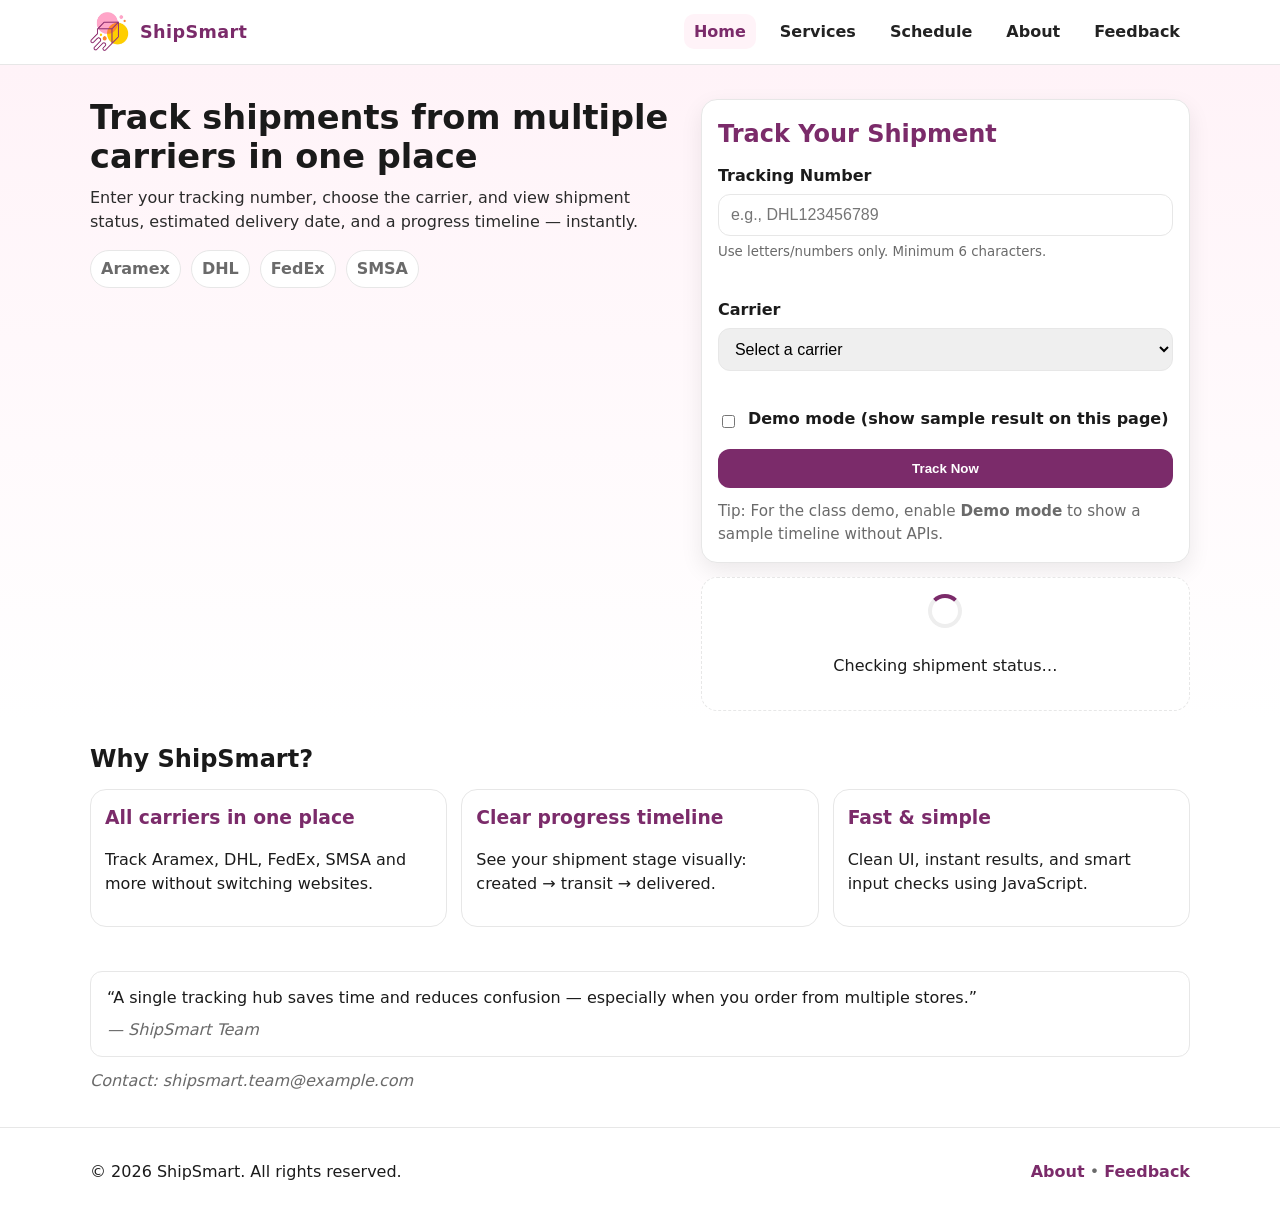
==== index.html @ 99a7f2ee "adding code and logo" ====
<!--
Students names | IDs:
    - Sama Salem Saloum | 2205679
    - 
    -

Section: CPCS403
Date: 24-02-2026
File: index.html
Purpose: Home page for ShipSmart (Universal Shipment Tracker)
-->

<!DOCTYPE html>
<html lang="en">
<head>
  <meta charset="UTF-8" />
  <meta name="viewport" content="width=device-width, initial-scale=1.0" />
  <title>ShipSmart | Universal Shipment Tracker</title>

  <!-- Global styles -->
  <link rel="stylesheet" href="global/main.css" />
  <!-- Print styles (only the schedule table should print; handled in print.css by Member C) -->
  <link rel="stylesheet" href="global/print.css" media="print" />
</head>

<body>
  <!-- ===== Header ===== -->
  <header class="site-header">
    <div class="container header-inner">
      <a class="brand" href="index.html" aria-label="ShipSmart Home">
        <img src="images/ShipSmart.png" alt="ShipSmart logo" class="brand-logo" />
        <span class="brand-name">ShipSmart</span>
      </a>

      <!-- ===== Navigation (keep consistent across all pages) ===== -->
      <nav class="nav" aria-label="Main navigation">
        <ul class="nav-list">
          <li><a class="nav-link active" href="index.html">Home</a></li>
          <li><a class="nav-link" href="pages/services.html">Services</a></li>
          <li><a class="nav-link" href="pages/schedule.html">Schedule</a></li>
          <li><a class="nav-link" href="pages/about.html">About</a></li>
          <li><a class="nav-link" href="pages/feedback.html">Feedback</a></li>
        </ul>
      </nav>

      <!-- Mobile menu button -->
      <button class="nav-toggle" type="button" aria-label="Open menu" aria-expanded="false">
        ☰
      </button>
    </div>
  </header>

  <!-- ===== Main ===== -->
  <main>
    <!-- ===== Hero ===== -->
    <section class="hero">
      <div class="container hero-grid">
        <div class="hero-text">
          <h1>Track shipments from multiple carriers in one place</h1>
          <p class="lead">
            Enter your tracking number, choose the carrier, and view shipment status,
            estimated delivery date, and a progress timeline — instantly.
          </p>

          <ul class="hero-badges">
            <li>Aramex</li>
            <li>DHL</li>
            <li>FedEx</li>
            <li>SMSA</li>
          </ul>
        </div>

        <div class="hero-card">
          <!-- ===== Tracking Form ===== -->
          <form id="trackForm" class="card" action="server/track.php" method="POST" novalidate>
            <h2 class="card-title">Track Your Shipment</h2>

            <!-- Tracking number -->
            <div class="field">
              <label for="trackingNumber">Tracking Number</label>
              <input
                type="text"
                id="trackingNumber"
                name="trackingNumber"
                placeholder="e.g., DHL123456789"
                autocomplete="off"
                required
              />
              <small class="hint">Use letters/numbers only. Minimum 6 characters.</small>
              <p class="error" id="trackingError" aria-live="polite"></p>
            </div>

            <!-- Carrier selection -->
            <div class="field">
              <label for="carrier">Carrier</label>
              <select id="carrier" name="carrier" required>
                <option value="" disabled selected>Select a carrier</option>
                <option value="aramex">Aramex</option>
                <option value="dhl">DHL</option>
                <option value="fedex">FedEx</option>
                <option value="smsa">SMSA</option>
              </select>
              <p class="error" id="carrierError" aria-live="polite"></p>
            </div>

            <!-- JS Demo mode toggle (optional) -->
            <div class="field inline">
              <input type="checkbox" id="demoMode" name="demoMode" />
              <label for="demoMode">Demo mode (show sample result on this page)</label>
            </div>

            <button type="submit" class="btn primary" id="trackBtn">
              Track Now
            </button>

            <p class="form-note">
              Tip: For the class demo, enable <strong>Demo mode</strong> to show a sample timeline without APIs.
            </p>
          </form>

          <!-- ===== Loading / Result Area (JS) ===== -->
          <div id="resultArea" class="card result" hidden>
            <div class="result-header">
              <h2 class="card-title">Shipment Status</h2>
              <span id="statusBadge" class="badge">Loading</span>
            </div>

            <div class="result-grid">
              <div>
                <p class="meta"><strong>Carrier:</strong> <span id="rCarrier">—</span></p>
                <p class="meta"><strong>Tracking #:</strong> <span id="rTracking">—</span></p>
              </div>
              <div>
                <p class="meta"><strong>Estimated Delivery:</strong> <span id="rEta">—</span></p>
                <p class="meta"><strong>Last Update:</strong> <span id="rUpdate">—</span></p>
              </div>
            </div>

            <!-- Progress timeline -->
            <ol class="timeline" aria-label="Shipment progress timeline">
              <li class="timeline-step" data-step="created">
                <span class="dot"></span>
                <span class="label">Shipment Created</span>
              </li>
              <li class="timeline-step" data-step="picked">
                <span class="dot"></span>
                <span class="label">Picked Up</span>
              </li>
              <li class="timeline-step" data-step="transit">
                <span class="dot"></span>
                <span class="label">In Transit</span>
              </li>
              <li class="timeline-step" data-step="out">
                <span class="dot"></span>
                <span class="label">Out for Delivery</span>
              </li>
              <li class="timeline-step" data-step="delivered">
                <span class="dot"></span>
                <span class="label">Delivered</span>
              </li>
            </ol>

            <div class="result-actions">
              <button class="btn" type="button" id="newSearchBtn">New Search</button>
              <a class="btn ghost" href="pages/feedback.html">Leave Feedback</a>
            </div>
          </div>

          <!-- Loading indicator -->
          <div id="loadingBox" class="loading" hidden>
            <div class="spinner" aria-hidden="true"></div>
            <p>Checking shipment status…</p>
          </div>

        </div>
      </div>
    </section>

    <!-- ===== Features quick section ===== -->
    <section class="features">
      <div class="container">
        <h2>Why ShipSmart?</h2>
        <div class="feature-grid">
          <article class="feature">
            <h3>All carriers in one place</h3>
            <p>Track Aramex, DHL, FedEx, SMSA and more without switching websites.</p>
          </article>
          <article class="feature">
            <h3>Clear progress timeline</h3>
            <p>See your shipment stage visually: created → transit → delivered.</p>
          </article>
          <article class="feature">
            <h3>Fast & simple</h3>
            <p>Clean UI, instant results, and smart input checks using JavaScript.</p>
          </article>
        </div>
      </div>
    </section>

    <!-- ===== Footer note section ===== -->
    <section class="note">
      <div class="container">
        <blockquote>
          “A single tracking hub saves time and reduces confusion — especially when you order from multiple stores.”
          <cite>— ShipSmart Team</cite>
        </blockquote>

        <address>
          Contact: <a href="mailto:shipsmart.team@example.com">shipsmart.team@example.com</a>
        </address>
      </div>
    </section>
  </main>

  <!-- ===== Footer ===== -->
  <footer class="site-footer">
    <div class="container footer-inner">
      <p>&copy; 2026 ShipSmart. All rights reserved.</p>
      <p class="footer-links">
        <a href="pages/about.html">About</a>
        <span aria-hidden="true">•</span>
        <a href="pages/feedback.html">Feedback</a>
      </p>
    </div>
  </footer>

  <!-- Global script -->
  <script src="scripts/main.js"></script>
</body>
</html>
---- global/main.css ----
/* 
Name: Sama Salem Saloum
ID: 2205679
Section: CPCS403
Date: 24-02-2026
File: global/main.css
Purpose: Global styling for ShipSmart website
*/

/* ===== CSS Reset-ish ===== */
* { box-sizing: border-box; }
html, body { height: 100%; }
body {
  margin: 0;
  font-family: system-ui, -apple-system, Segoe UI, Roboto, Arial, sans-serif;
  color: #1b1b1b;
  background: #ffffff;
  line-height: 1.5;
}

img { max-width: 100%; display: block; }
a { color: inherit; text-decoration: none; }
a:hover { text-decoration: underline; }

.container {
  width: min(1100px, 92%);
  margin: 0 auto;
}

/* ===== Theme ===== */
:root {
  --brand: #7b2b6a;        /* purple from logo */
  --brand-2: #ff9f1c;      /* orange accent */
  --soft: #fff3f8;         /* soft pink */
  --muted: #6a6a6a;
  --border: #e7e7e7;
  --card: #ffffff;
  --shadow: 0 8px 22px rgba(0,0,0,0.08);
}

/* ===== Header / Nav ===== */
.site-header {
  position: sticky;
  top: 0;
  z-index: 50;
  background: rgba(255,255,255,0.92);
  backdrop-filter: blur(8px);
  border-bottom: 1px solid var(--border);
}

.header-inner {
  display: flex;
  align-items: center;
  justify-content: space-between;
  gap: 14px;
  padding: 12px 0;
}

.brand {
  display: flex;
  align-items: center;
  gap: 10px;
}

.brand-logo {
  width: 40px;
  height: 40px;
  object-fit: contain;
}

.brand-name {
  font-weight: 800;
  letter-spacing: 0.4px;
  color: var(--brand);
  font-size: 1.1rem;
}

.nav-list {
  list-style: none;
  display: flex;
  gap: 14px;
  padding: 0;
  margin: 0;
}

.nav-link {
  padding: 8px 10px;
  border-radius: 10px;
  color: #222;
  font-weight: 600;
}

.nav-link.active,
.nav-link:hover {
  background: var(--soft);
  color: var(--brand);
  text-decoration: none;
}

/* Mobile nav button */
.nav-toggle {
  display: none;
  border: 1px solid var(--border);
  background: #fff;
  padding: 8px 10px;
  border-radius: 10px;
  font-size: 18px;
  cursor: pointer;
}

/* ===== Hero ===== */
.hero {
  padding: 34px 0 10px;
  background: linear-gradient(180deg, var(--soft), #fff);
}

.hero-grid {
  display: grid;
  grid-template-columns: 1.2fr 1fr;
  gap: 24px;
  align-items: start;
}

.hero-text h1 {
  margin: 0 0 10px;
  font-size: 2.1rem;
  line-height: 1.15;
  color: #1a1a1a;
}

.lead {
  margin: 0 0 16px;
  color: #2b2b2b;
}

.hero-badges {
  list-style: none;
  display: flex;
  flex-wrap: wrap;
  gap: 10px;
  padding: 0;
  margin: 0;
}

.hero-badges li {
  border: 1px solid var(--border);
  background: #fff;
  padding: 6px 10px;
  border-radius: 999px;
  font-weight: 600;
  color: var(--muted);
}

/* ===== Cards / Forms ===== */
.hero-card { display: grid; gap: 14px; }

.card {
  background: var(--card);
  border: 1px solid var(--border);
  border-radius: 16px;
  box-shadow: var(--shadow);
  padding: 16px;
}

.card-title {
  margin: 0 0 12px;
  color: var(--brand);
}

.field { margin-bottom: 12px; }
.field.inline {
  display: flex;
  align-items: center;
  gap: 10px;
}

label { display: block; font-weight: 700; margin-bottom: 6px; }

input[type="text"], select {
  width: 100%;
  padding: 11px 12px;
  border: 1px solid var(--border);
  border-radius: 12px;
  font-size: 1rem;
  outline: none;
}

input[type="text"]:focus, select:focus {
  border-color: var(--brand);
  box-shadow: 0 0 0 3px rgba(123, 43, 106, 0.15);
}

.hint {
  display: block;
  margin-top: 6px;
  color: var(--muted);
}

.error {
  margin: 6px 0 0;
  color: #b00020;
  font-weight: 700;
  min-height: 18px;
}

.form-note {
  margin: 12px 0 0;
  color: var(--muted);
  font-size: 0.95rem;
}

/* Buttons */
.btn {
  display: inline-flex;
  align-items: center;
  justify-content: center;
  gap: 8px;
  border: 1px solid var(--border);
  background: #fff;
  color: #222;
  padding: 11px 14px;
  border-radius: 12px;
  cursor: pointer;
  font-weight: 800;
}

.btn.primary {
  width: 100%;
  border-color: transparent;
  background: var(--brand);
  color: #fff;
}

.btn.primary:hover { filter: brightness(1.05); }

.btn.ghost {
  background: transparent;
  border-color: var(--brand);
  color: var(--brand);
  text-decoration: none;
}

.btn.ghost:hover {
  background: var(--soft);
  text-decoration: none;
}

/* ===== Loading ===== */
.loading {
  display: grid;
  place-items: center;
  gap: 10px;
  padding: 16px;
  border: 1px dashed var(--border);
  border-radius: 16px;
  background: #fff;
}

.spinner {
  width: 34px;
  height: 34px;
  border: 4px solid #eee;
  border-top-color: var(--brand);
  border-radius: 50%;
  animation: spin 0.9s linear infinite;
}

@keyframes spin { to { transform: rotate(360deg); } }

/* ===== Results ===== */
.result-header {
  display: flex;
  align-items: center;
  justify-content: space-between;
  gap: 10px;
}

.badge {
  padding: 6px 10px;
  border-radius: 999px;
  background: #eee;
  font-weight: 800;
  color: #222;
}

.badge.ok { background: #e7f7ee; color: #0b6b2c; }
.badge.warn { background: #fff5e6; color: #7a4a00; }
.badge.info { background: #eaf2ff; color: #1d4ed8; }

.result-grid {
  display: grid;
  grid-template-columns: 1fr 1fr;
  gap: 10px;
  margin: 10px 0 14px;
}

.meta { margin: 6px 0; color: #222; }
.meta strong { color: #111; }

/* Timeline */
.timeline {
  list-style: none;
  padding: 0;
  margin: 0;
  display: grid;
  gap: 10px;
}

.timeline-step {
  display: grid;
  grid-template-columns: 18px 1fr;
  align-items: center;
  gap: 10px;
  padding: 10px 12px;
  border-radius: 14px;
  border: 1px solid var(--border);
  background: #fff;
  color: #333;
}

.timeline-step .dot {
  width: 14px;
  height: 14px;
  border-radius: 999px;
  border: 3px solid #cfcfcf;
  background: #fff;
}

.timeline-step.active {
  border-color: rgba(123, 43, 106, 0.35);
  background: var(--soft);
}

.timeline-step.active .dot {
  border-color: var(--brand);
  background: var(--brand);
}

.timeline-step.done {
  border-color: rgba(11, 107, 44, 0.25);
  background: #f0fff6;
}

.timeline-step.done .dot {
  border-color: #0b6b2c;
  background: #0b6b2c;
}

.result-actions {
  display: flex;
  gap: 10px;
  margin-top: 14px;
  flex-wrap: wrap;
}

/* ===== Features ===== */
.features { padding: 20px 0 34px; }
.features h2 { margin: 0 0 12px; color: #1a1a1a; }

.feature-grid {
  display: grid;
  grid-template-columns: repeat(3, 1fr);
  gap: 14px;
}

.feature {
  border: 1px solid var(--border);
  border-radius: 16px;
  padding: 14px;
  background: #fff;
}

.feature h3 { margin: 0 0 6px; color: var(--brand); }

/* ===== Note / Footer ===== */
.note { padding: 10px 0 34px; }
blockquote {
  margin: 0;
  padding: 14px 16px;
  border-left: 5px solid var(--brand);
  background: #fff;
  border-radius: 12px;
  border: 1px solid var(--border);
}
cite { display: block; margin-top: 8px; color: var(--muted); font-style: italic; }

address { margin-top: 12px; color: var(--muted); }

.site-footer {
  border-top: 1px solid var(--border);
  padding: 16px 0;
  background: #fff;
}

.footer-inner {
  display: flex;
  align-items: center;
  justify-content: space-between;
  gap: 12px;
  flex-wrap: wrap;
}

.footer-links { color: var(--muted); }
.footer-links a { color: var(--brand); font-weight: 700; }

/* ===== Responsive ===== */
@media (max-width: 860px) {
  .hero-grid { grid-template-columns: 1fr; }
  .feature-grid { grid-template-columns: 1fr; }

  .nav { display: none; }
  .nav-toggle { display: inline-flex; }

  /* when body has .menu-open show nav */
  body.menu-open .nav {
    display: block;
    position: absolute;
    top: 66px;
    right: 4%;
    left: 4%;
    background: #fff;
    border: 1px solid var(--border);
    border-radius: 16px;
    box-shadow: var(--shadow);
    padding: 10px;
  }

  body.menu-open .nav-list {
    flex-direction: column;
  }

  .result-grid { grid-template-columns: 1fr; }
}
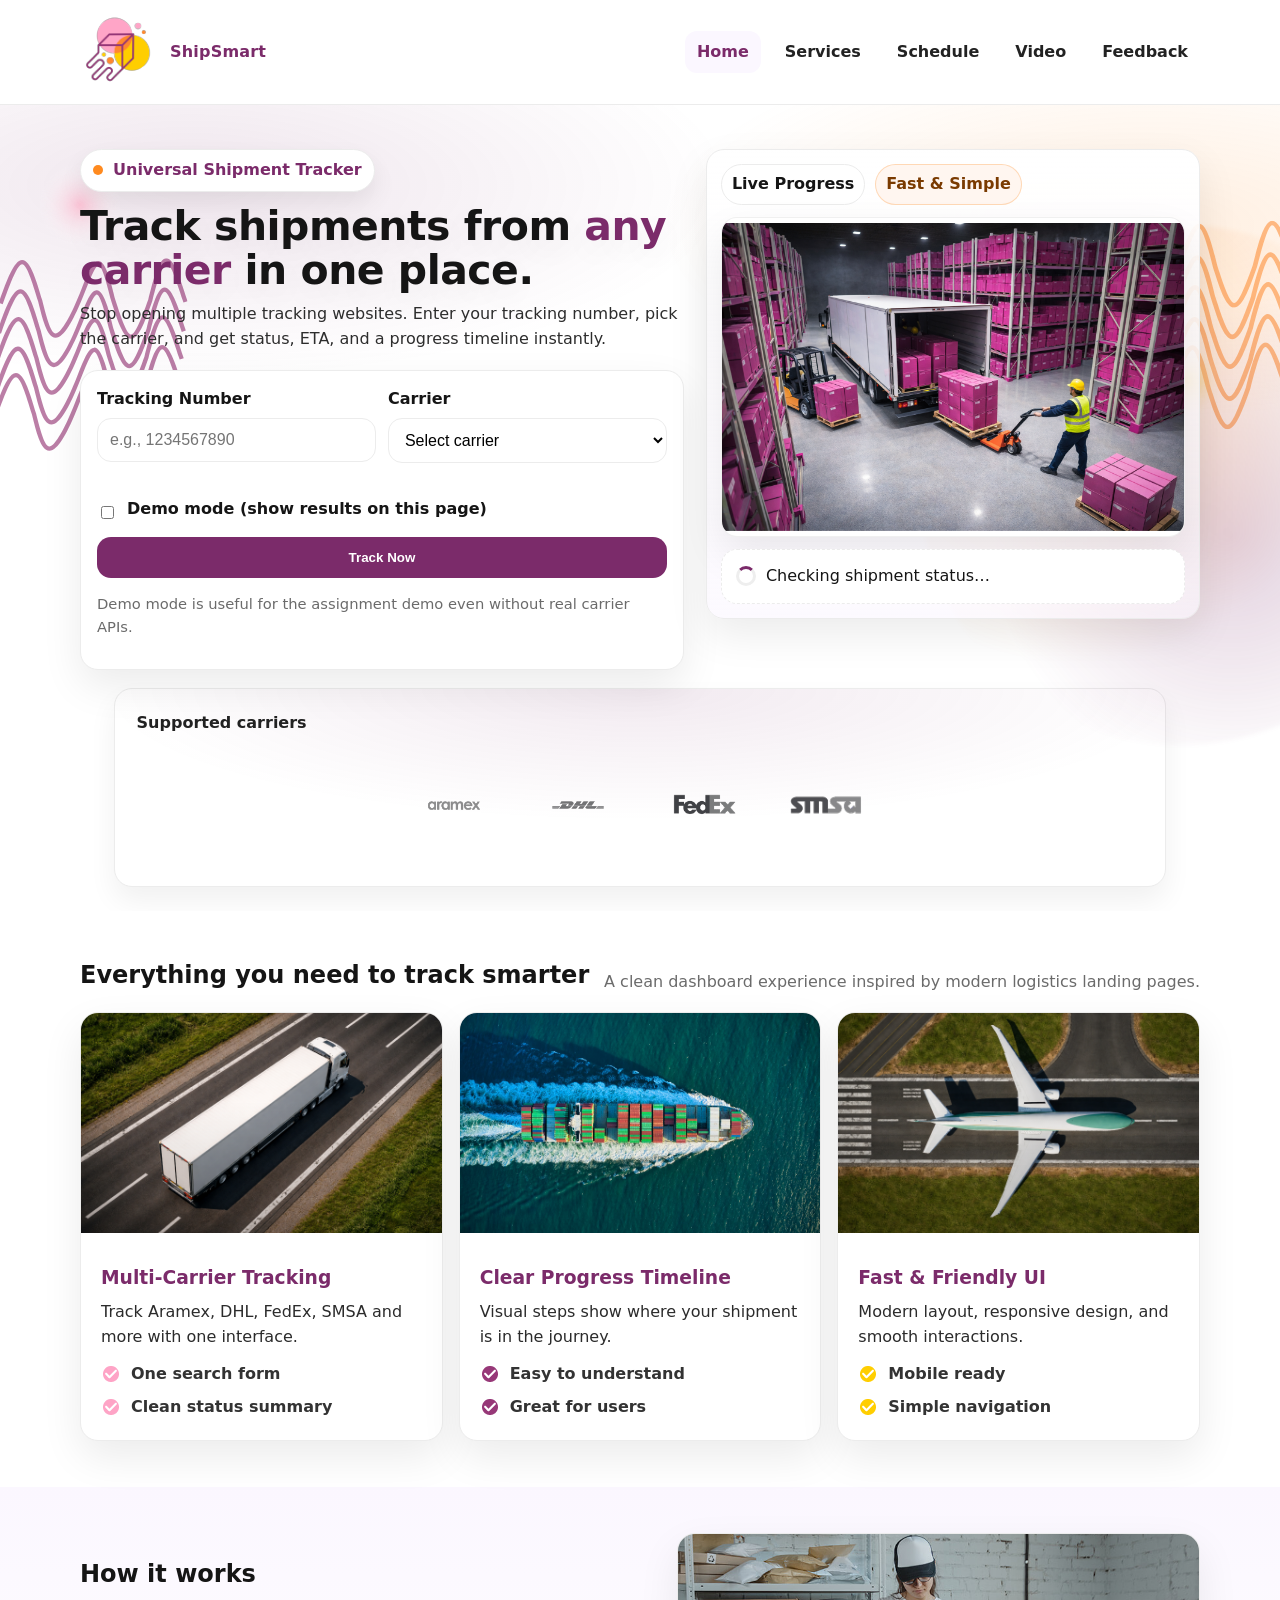
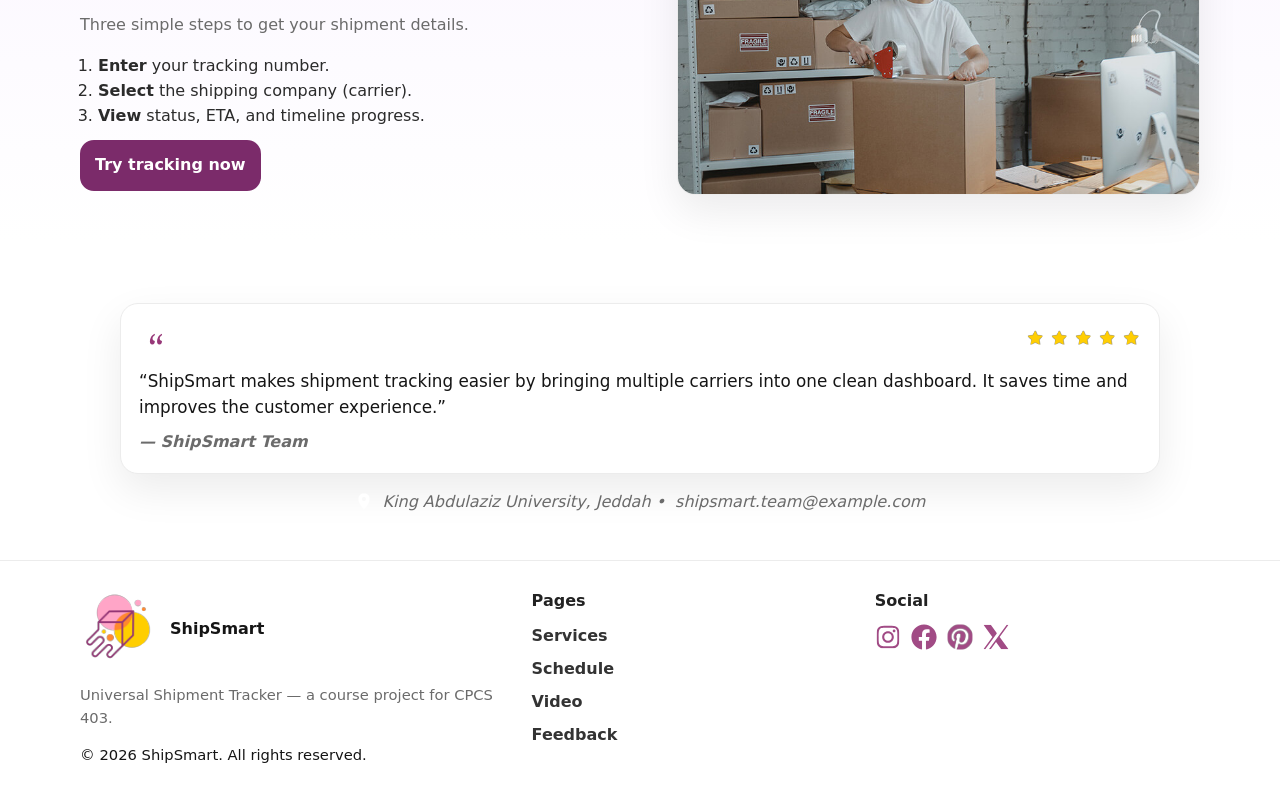
==== commit e9862a93: "updated Home page" ====
--- a/index.html
+++ b/index.html
@@ -1,13 +1,10 @@
 <!--
-Students names | IDs:
-    - Sama Salem Saloum | 2205679
-    - 
-    -
-
+Name: Sama Salem Saloum
+ID: 2205679
 Section: CPCS403
-Date: 24-02-2026
+Date: 27-02-2026
 File: index.html
-Purpose: Home page for ShipSmart (Universal Shipment Tracker)
+Purpose: ShipSmart Home Page (Universal Shipment Tracker) - interactive landing page
 -->
 
 <!DOCTYPE html>
@@ -17,214 +14,336 @@
   <meta name="viewport" content="width=device-width, initial-scale=1.0" />
   <title>ShipSmart | Universal Shipment Tracker</title>
 
-  <!-- Global styles -->
+  <!-- External CSS (Required) -->
   <link rel="stylesheet" href="global/main.css" />
-  <!-- Print styles (only the schedule table should print; handled in print.css by Member C) -->
+  <!-- Print CSS (required in assignment; Member C will ensure schedule-only printing) -->
   <link rel="stylesheet" href="global/print.css" media="print" />
 </head>
 
 <body>
-  <!-- ===== Header ===== -->
+  <!-- ===================== HEADER (Semantic Tag required) ===================== -->
   <header class="site-header">
     <div class="container header-inner">
+      <!-- Brand -->
       <a class="brand" href="index.html" aria-label="ShipSmart Home">
-        <img src="images/ShipSmart.png" alt="ShipSmart logo" class="brand-logo" />
+        <img class="brand-logo" src="images/_Shipsmart logo 3.svg" alt="ShipSmart logo" />
         <span class="brand-name">ShipSmart</span>
       </a>
 
-      <!-- ===== Navigation (keep consistent across all pages) ===== -->
+      <!-- Navigation (consistent across pages) -->
       <nav class="nav" aria-label="Main navigation">
         <ul class="nav-list">
-          <li><a class="nav-link active" href="index.html">Home</a></li>
+          <li><a class="nav-link is-active" href="index.html">Home</a></li>
           <li><a class="nav-link" href="pages/services.html">Services</a></li>
           <li><a class="nav-link" href="pages/schedule.html">Schedule</a></li>
-          <li><a class="nav-link" href="pages/about.html">About</a></li>
+          <li><a class="nav-link" href="pages/video.html">Video</a></li>
           <li><a class="nav-link" href="pages/feedback.html">Feedback</a></li>
         </ul>
       </nav>
 
-      <!-- Mobile menu button -->
+      <!-- Mobile toggle -->
       <button class="nav-toggle" type="button" aria-label="Open menu" aria-expanded="false">
         ☰
       </button>
     </div>
   </header>
 
-  <!-- ===== Main ===== -->
+  <!-- ===================== MAIN ===================== -->
   <main>
-    <!-- ===== Hero ===== -->
+    <!-- ===================== HERO ===================== -->
     <section class="hero">
+      <!-- Decorative shapes (optional, Webflow-like) -->
+      <img class="decor decor-wave-1" src="images/strong wivy lines pirpul.svg" alt="" aria-hidden="true" />
+      <img class="decor decor-wave-2" src="images/strong wivy lines orange.svg" alt="" aria-hidden="true" />
+      <img class="decor decor-light-1" src="images/pink light.svg" alt="" aria-hidden="true" />
+      <img class="decor decor-light-2" src="images/yellow light.svg" alt="" aria-hidden="true" />
+
       <div class="container hero-grid">
-        <div class="hero-text">
-          <h1>Track shipments from multiple carriers in one place</h1>
-          <p class="lead">
-            Enter your tracking number, choose the carrier, and view shipment status,
-            estimated delivery date, and a progress timeline — instantly.
-          </p>
-
-          <ul class="hero-badges">
-            <li>Aramex</li>
-            <li>DHL</li>
-            <li>FedEx</li>
-            <li>SMSA</li>
-          </ul>
-        </div>
-
-        <div class="hero-card">
-          <!-- ===== Tracking Form ===== -->
-          <form id="trackForm" class="card" action="server/track.php" method="POST" novalidate>
-            <h2 class="card-title">Track Your Shipment</h2>
-
-            <!-- Tracking number -->
-            <div class="field">
-              <label for="trackingNumber">Tracking Number</label>
-              <input
-                type="text"
-                id="trackingNumber"
-                name="trackingNumber"
-                placeholder="e.g., DHL123456789"
-                autocomplete="off"
-                required
-              />
-              <small class="hint">Use letters/numbers only. Minimum 6 characters.</small>
-              <p class="error" id="trackingError" aria-live="polite"></p>
-            </div>
-
-            <!-- Carrier selection -->
-            <div class="field">
-              <label for="carrier">Carrier</label>
-              <select id="carrier" name="carrier" required>
-                <option value="" disabled selected>Select a carrier</option>
-                <option value="aramex">Aramex</option>
-                <option value="dhl">DHL</option>
-                <option value="fedex">FedEx</option>
-                <option value="smsa">SMSA</option>
-              </select>
-              <p class="error" id="carrierError" aria-live="polite"></p>
-            </div>
-
-            <!-- JS Demo mode toggle (optional) -->
+        <!-- Left: copy + form -->
+        <div class="hero-left">
+          <p class="pill">
+            <span class="dot"></span>
+            Universal Shipment Tracker
+          </p>
+
+          <h1 class="hero-title">
+            Track shipments from <span class="accent">any carrier</span> in one place.
+          </h1>
+
+          <p class="hero-subtitle">
+            Stop opening multiple tracking websites. Enter your tracking number, pick the carrier,
+            and get status, ETA, and a progress timeline instantly.
+          </p>
+
+          <!-- Tracking form (JS + PHP compatible) -->
+          <form id="trackForm" class="card track-card" action="server/track.php" method="POST" novalidate>
+            <div class="field-grid">
+              <div class="field">
+                <label for="trackingNumber">Tracking Number</label>
+                <input
+                  id="trackingNumber"
+                  name="trackingNumber"
+                  type="text"
+                  placeholder="e.g., 1234567890"
+                  autocomplete="off"
+                  required
+                />
+                <p class="error" id="trackingError" aria-live="polite"></p>
+              </div>
+
+              <div class="field">
+                <label for="carrier">Carrier</label>
+                <select id="carrier" name="carrier" required>
+                  <option value="" disabled selected>Select carrier</option>
+                  <option value="aramex">Aramex</option>
+                  <option value="dhl">DHL</option>
+                  <option value="fedex">FedEx</option>
+                  <option value="smsa">SMSA</option>
+                </select>
+                <p class="error" id="carrierError" aria-live="polite"></p>
+              </div>
+            </div>
+
             <div class="field inline">
               <input type="checkbox" id="demoMode" name="demoMode" />
-              <label for="demoMode">Demo mode (show sample result on this page)</label>
-            </div>
-
-            <button type="submit" class="btn primary" id="trackBtn">
-              Track Now
-            </button>
-
-            <p class="form-note">
-              Tip: For the class demo, enable <strong>Demo mode</strong> to show a sample timeline without APIs.
+              <label for="demoMode">Demo mode (show results on this page)</label>
+            </div>
+
+            <button class="btn btn-primary" type="submit" id="trackBtn">Track Now</button>
+
+            <p class="small muted">
+              Demo mode is useful for the assignment demo even without real carrier APIs.
             </p>
           </form>
-
-          <!-- ===== Loading / Result Area (JS) ===== -->
-          <div id="resultArea" class="card result" hidden>
-            <div class="result-header">
-              <h2 class="card-title">Shipment Status</h2>
-              <span id="statusBadge" class="badge">Loading</span>
-            </div>
-
-            <div class="result-grid">
-              <div>
-                <p class="meta"><strong>Carrier:</strong> <span id="rCarrier">—</span></p>
-                <p class="meta"><strong>Tracking #:</strong> <span id="rTracking">—</span></p>
-              </div>
-              <div>
-                <p class="meta"><strong>Estimated Delivery:</strong> <span id="rEta">—</span></p>
-                <p class="meta"><strong>Last Update:</strong> <span id="rUpdate">—</span></p>
-              </div>
-            </div>
-
-            <!-- Progress timeline -->
-            <ol class="timeline" aria-label="Shipment progress timeline">
-              <li class="timeline-step" data-step="created">
-                <span class="dot"></span>
-                <span class="label">Shipment Created</span>
-              </li>
-              <li class="timeline-step" data-step="picked">
-                <span class="dot"></span>
-                <span class="label">Picked Up</span>
-              </li>
-              <li class="timeline-step" data-step="transit">
-                <span class="dot"></span>
-                <span class="label">In Transit</span>
-              </li>
-              <li class="timeline-step" data-step="out">
-                <span class="dot"></span>
-                <span class="label">Out for Delivery</span>
-              </li>
-              <li class="timeline-step" data-step="delivered">
-                <span class="dot"></span>
-                <span class="label">Delivered</span>
-              </li>
-            </ol>
-
-            <div class="result-actions">
-              <button class="btn" type="button" id="newSearchBtn">New Search</button>
-              <a class="btn ghost" href="pages/feedback.html">Leave Feedback</a>
+        </div>
+
+        <!-- Right: illustration + result panel -->
+        <div class="hero-right">
+          <div class="illustration card">
+            <div class="illus-top">
+              <span class="chip">Live Progress</span>
+              <span class="chip chip-soft">Fast & Simple</span>
+            </div>
+
+            <!-- ✅ FIXED: media wrapper so image fits perfectly -->
+            <div class="hero-media">
+              <img class="hero-illus" src="images/wherehouse pirbul boxes.svg" alt="Warehouse with boxes illustration" />
+            </div>
+
+            <!-- Result area (JS demo) -->
+            <div id="resultArea" class="result card-inner" hidden>
+              <div class="result-head">
+                <h2 class="result-title">Shipment Status</h2>
+                <span id="statusBadge" class="badge">Loading</span>
+              </div>
+
+              <div class="result-grid">
+                <p><strong>Carrier:</strong> <span id="rCarrier">—</span></p>
+                <p><strong>Tracking #:</strong> <span id="rTracking">—</span></p>
+                <p><strong>ETA:</strong> <span id="rEta">—</span></p>
+                <p><strong>Last Update:</strong> <span id="rUpdate">—</span></p>
+              </div>
+
+              <!-- Timeline (ordered list required usage) -->
+              <ol class="timeline" aria-label="Shipment progress timeline">
+                <li class="step" data-step="created"><span class="step-dot"></span>Shipment Created</li>
+                <li class="step" data-step="picked"><span class="step-dot"></span>Picked Up</li>
+                <li class="step" data-step="transit"><span class="step-dot"></span>In Transit</li>
+                <li class="step" data-step="out"><span class="step-dot"></span>Out for Delivery</li>
+                <li class="step" data-step="delivered"><span class="step-dot"></span>Delivered</li>
+              </ol>
+
+              <div class="result-actions">
+                <button class="btn" type="button" id="newSearchBtn">New Search</button>
+                <a class="btn btn-ghost" href="pages/feedback.html">Leave Feedback</a>
+              </div>
+            </div>
+
+            <!-- Loading box -->
+            <div id="loadingBox" class="loading" hidden>
+              <span class="spinner" aria-hidden="true"></span>
+              <span>Checking shipment status…</span>
             </div>
           </div>
-
-          <!-- Loading indicator -->
-          <div id="loadingBox" class="loading" hidden>
-            <div class="spinner" aria-hidden="true"></div>
-            <p>Checking shipment status…</p>
+        </div>
+      </div>
+
+      <!-- ✅ FIXED: Supported carriers full width under BOTH cards -->
+      <div class="container">
+        <div class="container container-wide">
+        <div class="logos logos-wide">
+          <p class="logos-title">Supported carriers</p>
+          <div class="logos-row" aria-label="Carrier logos">
+            <img src="images/aramex logo.svg" alt="Aramex" class="logo" />
+            <img src="images/dhl logo.svg" alt="DHL" class="logo" />
+            <img src="images/fedex logo.svg" alt="FedEx" class="logo" />
+            <img src="images/smsa logo.svg" alt="SMSA" class="logo" />
           </div>
-
+        </div>
         </div>
       </div>
     </section>
 
-    <!-- ===== Features quick section ===== -->
-    <section class="features">
+    <!-- ===================== FEATURES ===================== -->
+    <section class="section">
       <div class="container">
-        <h2>Why ShipSmart?</h2>
-        <div class="feature-grid">
-          <article class="feature">
-            <h3>All carriers in one place</h3>
-            <p>Track Aramex, DHL, FedEx, SMSA and more without switching websites.</p>
+        <div class="section-head">
+          <h2>Everything you need to track smarter</h2>
+          <p class="muted">
+            A clean dashboard experience inspired by modern logistics landing pages.
+          </p>
+        </div>
+
+        <div class="grid-3">
+          <!-- Card 1 -->
+          <article class="feature card">
+            <div class="feature-image">
+              <img src="images/truck.svg" alt="Truck transport" />
+            </div>
+
+            <div class="feature-content">
+              <h3>Multi-Carrier Tracking</h3>
+              <p>Track Aramex, DHL, FedEx, SMSA and more with one interface.</p>
+
+              <ul class="check-list">
+                <li><img src="images/pink check.svg" alt="" aria-hidden="true"> One search form</li>
+                <li><img src="images/pink check.svg" alt="" aria-hidden="true"> Clean status summary</li>
+              </ul>
+            </div>
           </article>
-          <article class="feature">
-            <h3>Clear progress timeline</h3>
-            <p>See your shipment stage visually: created → transit → delivered.</p>
+
+          <!-- Card 2 -->
+          <article class="feature card">
+            <div class="feature-image">
+              <img src="images/ship.svg" alt="Ship transport" />
+            </div>
+
+            <div class="feature-content">
+              <h3>Clear Progress Timeline</h3>
+              <p>Visual steps show where your shipment is in the journey.</p>
+
+              <ul class="check-list">
+                <li><img src="images/pirbul check.svg" alt="" aria-hidden="true"> Easy to understand</li>
+                <li><img src="images/pirbul check.svg" alt="" aria-hidden="true"> Great for users</li>
+              </ul>
+            </div>
           </article>
-          <article class="feature">
-            <h3>Fast & simple</h3>
-            <p>Clean UI, instant results, and smart input checks using JavaScript.</p>
+
+          <!-- Card 3 -->
+          <article class="feature card">
+            <div class="feature-image">
+              <img src="images/airplane.svg" alt="Airplane transport" />
+            </div>
+
+            <div class="feature-content">
+              <h3>Fast & Friendly UI</h3>
+              <p>Modern layout, responsive design, and smooth interactions.</p>
+
+              <ul class="check-list">
+                <li><img src="images/yellow check.svg" alt="" aria-hidden="true"> Mobile ready</li>
+                <li><img src="images/yellow check.svg" alt="" aria-hidden="true"> Simple navigation</li>
+              </ul>
+            </div>
           </article>
         </div>
       </div>
     </section>
 
-    <!-- ===== Footer note section ===== -->
-    <section class="note">
+    <!-- ===================== HOW IT WORKS ===================== -->
+    <section class="section section-soft">
+      <div class="container how-grid">
+        <div>
+          <h2>How it works</h2>
+          <p class="muted">
+            Three simple steps to get your shipment details.
+          </p>
+
+          <!-- Required HTML element usage -->
+          <ol class="how-steps">
+            <li><strong>Enter</strong> your tracking number.</li>
+            <li><strong>Select</strong> the shipping company (carrier).</li>
+            <li><strong>View</strong> status, ETA, and timeline progress.</li>
+          </ol>
+
+          <a class="btn btn-primary btn-inline" href="#trackForm">Try tracking now</a>
+        </div>
+
+        <div class="card how-card">
+          <img src="images/girl do box orders.svg" alt="Person managing orders illustration" />
+        </div>
+      </div>
+    </section>
+
+    <!-- ===================== QUOTE / TESTIMONIAL ===================== -->
+    <section class="section">
       <div class="container">
-        <blockquote>
-          “A single tracking hub saves time and reduces confusion — especially when you order from multiple stores.”
+        <blockquote class="quote card">
+          <div class="quote-top">
+            <img class="quote-icon" src="images/duble cotation mark pirbul.svg" alt="" aria-hidden="true" />
+            <div class="stars" aria-label="rating">
+              <img src="images/star.svg" alt="" aria-hidden="true" />
+              <img src="images/star.svg" alt="" aria-hidden="true" />
+              <img src="images/star.svg" alt="" aria-hidden="true" />
+              <img src="images/star.svg" alt="" aria-hidden="true" />
+              <img src="images/star.svg" alt="" aria-hidden="true" />
+            </div>
+          </div>
+
+          <p>
+            “ShipSmart makes shipment tracking easier by bringing multiple carriers into one clean dashboard.
+            It saves time and improves the customer experience.”
+          </p>
+
           <cite>— ShipSmart Team</cite>
         </blockquote>
 
-        <address>
-          Contact: <a href="mailto:shipsmart.team@example.com">shipsmart.team@example.com</a>
+        <!-- address tag required usage -->
+        <address class="contact">
+          <img src="images/location icon.svg" alt="" aria-hidden="true" />
+          King Abdulaziz University, Jeddah •
+          <a href="mailto:shipsmart.team@example.com">shipsmart.team@example.com</a>
         </address>
       </div>
     </section>
   </main>
 
-  <!-- ===== Footer ===== -->
+  <!-- ===================== FOOTER (Semantic Tag required) ===================== -->
   <footer class="site-footer">
-    <div class="container footer-inner">
-      <p>&copy; 2026 ShipSmart. All rights reserved.</p>
-      <p class="footer-links">
-        <a href="pages/about.html">About</a>
-        <span aria-hidden="true">•</span>
-        <a href="pages/feedback.html">Feedback</a>
-      </p>
+    <div class="container footer-grid">
+      <div>
+        <div class="footer-brand">
+          <img class="footer-logo" src="images/_Shipsmart logo 3.svg" alt="ShipSmart logo" />
+          <strong>ShipSmart</strong>
+        </div>
+        <p class="muted small">
+          Universal Shipment Tracker — a course project for CPCS 403.
+        </p>
+        <p class="small">&copy; 2026 ShipSmart. All rights reserved.</p>
+      </div>
+
+      <div>
+        <p class="footer-title">Pages</p>
+        <ul class="footer-links">
+          <li><a href="pages/services.html">Services</a></li>
+          <li><a href="pages/schedule.html">Schedule</a></li>
+          <li><a href="pages/video.html">Video</a></li>
+          <li><a href="pages/feedback.html">Feedback</a></li>
+        </ul>
+      </div>
+
+      <div>
+        <p class="footer-title">Social</p>
+        <div class="social">
+          <a href="#" aria-label="Instagram"><img src="images/instagram logo.svg" alt="" aria-hidden="true" /></a>
+          <a href="#" aria-label="Facebook"><img src="images/facebook logo.svg" alt="" aria-hidden="true" /></a>
+          <a href="#" aria-label="Pinterest"><img src="images/pintreset logo.svg" alt="" aria-hidden="true" /></a>
+          <a href="#" aria-label="X"><img src="images/X logo.svg" alt="" aria-hidden="true" /></a>
+        </div>
+      </div>
     </div>
   </footer>
 
-  <!-- Global script -->
+  <!-- External JS (Required) -->
   <script src="scripts/main.js"></script>
 </body>
 </html>
--- a/global/main.css
+++ b/global/main.css
@@ -1,433 +1,720 @@
-/* 
+/*
 Name: Sama Salem Saloum
 ID: 2205679
 Section: CPCS403
-Date: 24-02-2026
+Date: 27-02-2026
 File: global/main.css
-Purpose: Global styling for ShipSmart website
+Purpose: Global styling for ShipSmart (Webflow-style landing page)
 */
 
-/* ===== CSS Reset-ish ===== */
-* { box-sizing: border-box; }
-html, body { height: 100%; }
-body {
-  margin: 0;
+:root{
+  --bg: #ffffff;
+  --soft: #fbf7ff;
+  --soft2:#fff6f0;
+  --text:#151515;
+  --muted:#6b6b6b;
+  --border:#ececec;
+
+  --primary:#7b2b6a;     /* purple */
+  --accent:#ff8a1f;      /* orange */
+  --yellow:#f6c544;
+
+  --radius: 18px;
+  --shadow: 0 16px 40px rgba(0,0,0,0.08);
+  --shadow2: 0 10px 22px rgba(0,0,0,0.07);
+}
+
+*{ box-sizing:border-box; }
+html,body{ height:100%; }
+body{
+  margin:0;
   font-family: system-ui, -apple-system, Segoe UI, Roboto, Arial, sans-serif;
-  color: #1b1b1b;
-  background: #ffffff;
-  line-height: 1.5;
-}
-
-img { max-width: 100%; display: block; }
-a { color: inherit; text-decoration: none; }
-a:hover { text-decoration: underline; }
-
-.container {
-  width: min(1100px, 92%);
-  margin: 0 auto;
-}
-
-/* ===== Theme ===== */
-:root {
-  --brand: #7b2b6a;        /* purple from logo */
-  --brand-2: #ff9f1c;      /* orange accent */
-  --soft: #fff3f8;         /* soft pink */
-  --muted: #6a6a6a;
-  --border: #e7e7e7;
-  --card: #ffffff;
-  --shadow: 0 8px 22px rgba(0,0,0,0.08);
-}
-
-/* ===== Header / Nav ===== */
-.site-header {
-  position: sticky;
-  top: 0;
-  z-index: 50;
-  background: rgba(255,255,255,0.92);
-  backdrop-filter: blur(8px);
-  border-bottom: 1px solid var(--border);
-}
-
-.header-inner {
+  color:var(--text);
+  background:var(--bg);
+  line-height:1.55;
+}
+
+img{ max-width:100%; display:block; }
+a{ color:inherit; text-decoration:none; }
+a:hover{ text-decoration:underline; }
+
+.container{
+  width:min(1120px, 92%);
+  margin:0 auto;
+}
+
+/* ===================== HEADER ===================== */
+.site-header{
+  position:sticky;
+  top:0;
+  z-index:50;
+  background: rgba(255,255,255,0.86);
+  backdrop-filter: blur(10px);
+  border-bottom:1px solid var(--border);
+}
+
+.header-inner{
+  display:flex;
+  align-items:center;
+  justify-content:space-between;
+  gap:14px;
+  padding:12px 0;
+}
+
+.brand{
+  display:flex;
+  align-items:center;
+  gap:10px;
+}
+.brand-logo{
+  width:80px;
+  height:80px;
+  object-fit:contain;
+}
+.brand-name{
+  font-weight:900;
+  letter-spacing:.2px;
+  color:var(--primary);
+}
+
+.nav-list{
+  list-style:none;
+  padding:0;
+  margin:0;
+  display:flex;
+  gap:12px;
+}
+.nav-link{
+  display:inline-block;
+  padding:9px 12px;
+  border-radius:12px;
+  font-weight:700;
+  color:#222;
+}
+.nav-link:hover,
+.nav-link.is-active{
+  background: var(--soft);
+  color: var(--primary);
+  text-decoration:none;
+}
+
+.nav-toggle{
+  display:none;
+  border:1px solid var(--border);
+  background:#fff;
+  border-radius:12px;
+  padding:8px 10px;
+  font-size:18px;
+  cursor:pointer;
+}
+
+/* ===================== HERO ===================== */
+.hero{
+  position:relative;
+  overflow:hidden;
+  padding:44px 0 24px;
+  background:
+    radial-gradient(900px 320px at 15% 10%, rgba(123,43,106,0.12), transparent 60%),
+    radial-gradient(820px 320px at 90% 15%, rgba(255,138,31,0.14), transparent 60%),
+    linear-gradient(180deg, #ffffff, #ffffff);
+}
+
+.decor{
+  position:absolute;
+  pointer-events:none;
+  opacity:0.9;
+}
+.decor-wave-1{ left:-40px; top:120px; width:260px; opacity:0.65; }
+.decor-wave-2{ right:-50px; top:80px; width:280px; opacity:0.55; }
+.decor-light-1{ left:20px; top:40px; width:120px; opacity:0.75; }
+.decor-light-2{ right:40px; top:220px; width:110px; opacity:0.65; }
+
+.hero::after{
+  content:"";
+  position:absolute;
+  width:520px;
+  height:520px;
+  right:-160px;
+  top:120px;
+  background: radial-gradient(circle at 30% 30%, rgba(255,138,31,0.25), transparent 55%),
+              radial-gradient(circle at 60% 60%, rgba(123,43,106,0.22), transparent 55%);
+  filter: blur(2px);
+  border-radius:50%;
+  z-index:0;
+}
+
+.hero-grid{
+  position:relative;
+  z-index:1; /* keep content above blob */
+  display:grid;
+  grid-template-columns: 1.1fr 0.9fr;
+  gap:22px;
+  align-items:start;
+}
+
+.pill{
+  display:inline-flex;
+  align-items:center;
+  gap:10px;
+  padding:8px 12px;
+  border:1px solid var(--border);
+  border-radius:999px;
+  background:#fff;
+  box-shadow: var(--shadow2);
+  font-weight:800;
+  color:var(--primary);
+  margin:0 0 12px;
+}
+.pill .dot{
+  width:10px;
+  height:10px;
+  border-radius:999px;
+  background: var(--accent);
+}
+
+.hero-title{
+  margin:0 0 10px;
+  font-size: clamp(2rem, 3.2vw, 3rem);
+  line-height:1.08;
+  letter-spacing:-0.5px;
+  text-shadow: 0 10px 30px rgba(0,0,0,0.06);
+}
+.accent{ color:var(--primary); }
+
+.hero-subtitle{
+  margin:0 0 18px;
+  color:#2d2d2d;
+  max-width: 60ch;
+}
+
+/* ===================== CARDS / FORM ===================== */
+.card{
+  background:#fff;
+  border:1px solid var(--border);
+  border-radius: var(--radius);
+  box-shadow: var(--shadow);
+}
+
+.track-card{
+  padding:16px;
+}
+
+.field-grid{
+  display:grid;
+  grid-template-columns: 1fr 1fr;
+  gap:12px;
+}
+
+.field label{
+  display:block;
+  font-weight:800;
+  margin-bottom:6px;
+}
+
+input[type="text"], select{
+  width:100%;
+  padding:12px 12px;
+  border-radius: 14px;
+  border:1px solid var(--border);
+  outline:none;
+  font-size:1rem;
+  background:#fff;
+}
+input[type="text"]:focus, select:focus{
+  border-color: rgba(123,43,106,0.65);
+  box-shadow: 0 0 0 4px rgba(123,43,106,0.12);
+}
+
+.inline{
+  display:flex;
+  align-items:center;
+  gap:10px;
+  margin-top:10px;
+}
+.error{
+  margin:6px 0 0;
+  color:#b00020;
+  font-weight:800;
+  min-height:18px;
+}
+
+.btn{
+  display:inline-flex;
+  justify-content:center;
+  align-items:center;
+  gap:8px;
+  padding:12px 14px;
+  border-radius: 14px;
+  border:1px solid var(--border);
+  background:#fff;
+  font-weight:900;
+  cursor:pointer;
+}
+.btn-primary{
+  width:100%;
+  background: var(--primary);
+  border-color: transparent;
+  color:#fff;
+  margin-top:10px;
+}
+.btn-primary:hover{ filter:brightness(1.05); }
+
+.btn-inline{ width:auto; margin-top:12px; }
+
+.btn-ghost{
+  background: transparent;
+  border-color: rgba(123,43,106,0.5);
+  color: var(--primary);
+  text-decoration:none;
+}
+.btn-ghost:hover{
+  background: var(--soft);
+  text-decoration:none;
+}
+
+.small{ font-size:0.92rem; }
+.muted{ color: var(--muted); }
+
+/* ===================== RIGHT HERO ===================== */
+.illustration{
+  padding:14px;
+  position:relative;
+  background: linear-gradient(180deg, #fff, rgba(251,247,255,0.65));
+  display:flex;
+  flex-direction:column;
+  gap:12px;
+}
+
+.illus-top{
+  display:flex;
+  gap:10px;
+  flex-wrap:wrap;
+}
+
+.chip{
+  font-weight:900;
+  padding:7px 10px;
+  border-radius: 999px;
+  border:1px solid var(--border);
+  background:#fff;
+}
+.chip-soft{
+  background: var(--soft2);
+  border-color: rgba(255,138,31,0.28);
+  color:#7a3a00;
+}
+
+/* ✅ FIX: Image always fits in card (media box) */
+.hero-media{
+  width:100%;
+  height:320px;          /* adjust if needed */
+  border-radius:16px;
+  overflow:hidden;
+  border:1px solid rgba(0,0,0,0.06);
+  box-shadow: 0 18px 40px rgba(0,0,0,0.08);
+  background:#fff;
+}
+
+.hero-illus{
+  width:100%;
+  height:100%;
+  object-fit:cover;
+  display:block;
+  margin:0;
+}
+
+/* loading + result inside */
+.card-inner{
+  margin-top:0;
+  padding:14px;
+  border-radius: 16px;
+  border:1px solid var(--border);
+  background: linear-gradient(180deg, #fff, #fff);
+  box-shadow: var(--shadow2);
+}
+.loading{
+  display:flex;
+  align-items:center;
+  gap:10px;
+  padding:14px;
+  border-radius: 16px;
+  border:1px dashed var(--border);
+  background:#fff;
+}
+.spinner{
+  width:20px; height:20px;
+  border:3px solid #eee;
+  border-top-color: var(--primary);
+  border-radius:50%;
+  animation: spin .9s linear infinite;
+}
+@keyframes spin{ to{ transform: rotate(360deg);} }
+
+.result-head{
+  display:flex;
+  justify-content:space-between;
+  align-items:center;
+  gap:10px;
+}
+.result-title{
+  margin:0;
+  color: var(--primary);
+  font-size:1.1rem;
+}
+.badge{
+  padding:7px 10px;
+  border-radius:999px;
+  font-weight:900;
+  background:#eef3ff;
+  color:#1d4ed8;
+}
+.badge.ok{ background:#e9fff0; color:#0b6b2c; }
+.badge.warn{ background:#fff4e6; color:#7a4a00; }
+
+.result-grid{
+  display:grid;
+  grid-template-columns: 1fr 1fr;
+  gap:8px 10px;
+  margin:10px 0 12px;
+}
+.result-grid p{ margin:0; }
+
+.timeline{
+  list-style:none;
+  padding:0;
+  margin:0;
+  display:grid;
+  gap:8px;
+}
+.step{
+  display:flex;
+  align-items:center;
+  gap:10px;
+  padding:10px 12px;
+  border-radius: 14px;
+  border:1px solid var(--border);
+  background:#fff;
+  font-weight:800;
+}
+.step-dot{
+  width:12px;
+  height:12px;
+  border-radius:999px;
+  border:3px solid #cfcfcf;
+  background:#fff;
+}
+.step.done{
+  background:#f0fff6;
+  border-color: rgba(11,107,44,0.18);
+}
+.step.done .step-dot{
+  border-color:#0b6b2c;
+  background:#0b6b2c;
+}
+.step.active{
+  background: var(--soft);
+  border-color: rgba(123,43,106,0.22);
+}
+.step.active .step-dot{
+  border-color: var(--primary);
+  background: var(--primary);
+}
+.result-actions{
+  display:flex;
+  gap:10px;
+  flex-wrap:wrap;
+  margin-top:12px;
+}
+
+/* ===================== Supported carriers (FULL WIDTH) ===================== */
+.logos{
+  margin-top:18px;
+  padding:22px 22px 26px;
+  border-radius:18px;
+  border:1px solid var(--border);
+  background:
+    radial-gradient(900px 220px at 50% 0%, rgba(123,43,106,0.10), transparent 60%),
+    #fff;
+  box-shadow: 0 14px 28px rgba(0,0,0,0.06);
+}
+
+.logos-title{
+  margin:0 0 14px;
+  font-weight:900;
+  color:#222;
+}
+
+/* make the row feel “full” */
+.logos-row{
+  display:flex;
+  justify-content:center;
+  align-items:center;
+  flex-wrap:wrap;
+  gap:34px;              /* bigger gaps */
+  padding:10px 0;
+}
+
+.logo{
+  height:72px;           /* BIGGER */
+  width:auto;
+  padding:0;             /* remove box padding */
+  border:0;              /* remove border */
+  border-radius:0;
+  background:transparent;/* remove white bg */
+  box-shadow:none;       /* remove shadow */
+  opacity:1;
+  filter: none;
+  transition: transform .18s ease, opacity .18s ease;
+}
+
+/* hover only lifts the logo, not a card */
+.logo:hover{
+  transform: translateY(-3px) scale(1.06);
+}
+
+/* desktop: even bigger */
+@media (min-width: 981px){
+  .logo{ height:90px; }
+}
+
+/* mobile: keep readable */
+@media (max-width: 520px){
+  .logos-row{ gap:18px; }
+  .logo{ height:64px; }
+}
+
+/* ===================== SECTIONS ===================== */
+.section{
+  padding:46px 0;
+}
+.section-soft{
+  background: linear-gradient(180deg, var(--soft), #fff);
+}
+.section-head{
+  display:flex;
+  justify-content:space-between;
+  align-items:flex-end;
+  gap:12px;
+  margin-bottom:18px;
+}
+.section-head h2{ margin:0; }
+.section-head p{ margin:0; max-width:60ch; }
+
+.grid-3{
+  display:grid;
+  grid-template-columns: repeat(3, 1fr);
+  gap:16px;
+}
+
+/* ===== Feature Card Image Header Style ===== */
+.feature{
+  overflow: hidden;
+  padding: 0;
   display: flex;
-  align-items: center;
-  justify-content: space-between;
-  gap: 14px;
-  padding: 12px 0;
-}
-
-.brand {
-  display: flex;
-  align-items: center;
-  gap: 10px;
-}
-
-.brand-logo {
-  width: 40px;
-  height: 40px;
-  object-fit: contain;
-}
-
-.brand-name {
-  font-weight: 800;
-  letter-spacing: 0.4px;
-  color: var(--brand);
-  font-size: 1.1rem;
-}
-
-.nav-list {
-  list-style: none;
-  display: flex;
-  gap: 14px;
-  padding: 0;
-  margin: 0;
-}
-
-.nav-link {
-  padding: 8px 10px;
-  border-radius: 10px;
-  color: #222;
-  font-weight: 600;
-}
-
-.nav-link.active,
-.nav-link:hover {
-  background: var(--soft);
-  color: var(--brand);
-  text-decoration: none;
-}
-
-/* Mobile nav button */
-.nav-toggle {
-  display: none;
-  border: 1px solid var(--border);
-  background: #fff;
-  padding: 8px 10px;
-  border-radius: 10px;
-  font-size: 18px;
-  cursor: pointer;
-}
-
-/* ===== Hero ===== */
-.hero {
-  padding: 34px 0 10px;
-  background: linear-gradient(180deg, var(--soft), #fff);
-}
-
-.hero-grid {
-  display: grid;
-  grid-template-columns: 1.2fr 1fr;
-  gap: 24px;
-  align-items: start;
-}
-
-.hero-text h1 {
-  margin: 0 0 10px;
-  font-size: 2.1rem;
-  line-height: 1.15;
-  color: #1a1a1a;
-}
-
-.lead {
-  margin: 0 0 16px;
-  color: #2b2b2b;
-}
-
-.hero-badges {
-  list-style: none;
-  display: flex;
-  flex-wrap: wrap;
-  gap: 10px;
-  padding: 0;
-  margin: 0;
-}
-
-.hero-badges li {
-  border: 1px solid var(--border);
-  background: #fff;
-  padding: 6px 10px;
-  border-radius: 999px;
-  font-weight: 600;
+  flex-direction: column;
+  transition: transform .18s ease, box-shadow .18s ease;
+}
+.feature:hover{
+  transform: translateY(-8px);
+  box-shadow: 0 24px 60px rgba(123,43,106,0.14);
+  border-color: rgba(123,43,106,0.18);
+}
+
+.feature-image{
+  width: 100%;
+  height: 220px;
+  overflow: hidden;
+  position: relative;
+}
+
+.feature-image img{
+  width: 100%;
+  height: 100%;
+  object-fit: cover;
+  display: block;
+  transition: transform .4s ease;
+}
+
+.feature:hover .feature-image img{
+  transform: scale(1.05);
+}
+
+.feature-content{
+  padding: 20px;
+}
+
+.feature-image::after{
+  content: "";
+  position: absolute;
+  inset: 0;
+  background: linear-gradient(to bottom, rgba(0,0,0,0) 40%, rgba(0,0,0,0.15));
+}
+
+.feature h3{ margin:10px 0 8px; color: var(--primary); }
+.feature p{ margin:0 0 12px; color:#2b2b2b; }
+
+.check-list{
+  list-style:none;
+  padding:0; margin:0;
+  display:grid;
+  gap:8px;
+}
+.check-list li{
+  display:flex;
+  align-items:center;
+  gap:10px;
+  font-weight:800;
+  color:#333;
+}
+.check-list img{ width:20px; height:20px; }
+
+/* How */
+.how-grid{
+  display:grid;
+  grid-template-columns: 1.05fr 0.95fr;
+  gap:18px;
+  align-items:center;
+}
+.how-steps{
+  margin:12px 0 0;
+  padding-left: 18px;
+  color:#2b2b2b;
+}
+.how-card{
+  padding:0;
+  border-radius:18px;
+  overflow:hidden;
+}
+.how-card img{
+  width:100%;
+  height:260px;
+  object-fit:cover;
+  display:block;
+}
+
+/* Quote */
+.quote{
+  padding:18px;
+}
+.quote p{
+  margin:12px 0 10px;
+  font-size:1.05rem;
+}
+.quote-top{
+  display:flex;
+  align-items:center;
+  justify-content:space-between;
+  gap:12px;
+}
+.quote-icon{ width:34px; height:34px; }
+.stars{
+  display:flex;
+  gap:6px;
+}
+.stars img{ width:18px; height:18px; }
+cite{
+  display:block;
   color: var(--muted);
-}
-
-/* ===== Cards / Forms ===== */
-.hero-card { display: grid; gap: 14px; }
-
-.card {
-  background: var(--card);
-  border: 1px solid var(--border);
-  border-radius: 16px;
-  box-shadow: var(--shadow);
-  padding: 16px;
-}
-
-.card-title {
-  margin: 0 0 12px;
-  color: var(--brand);
-}
-
-.field { margin-bottom: 12px; }
-.field.inline {
-  display: flex;
-  align-items: center;
-  gap: 10px;
-}
-
-label { display: block; font-weight: 700; margin-bottom: 6px; }
-
-input[type="text"], select {
-  width: 100%;
-  padding: 11px 12px;
-  border: 1px solid var(--border);
-  border-radius: 12px;
-  font-size: 1rem;
-  outline: none;
-}
-
-input[type="text"]:focus, select:focus {
-  border-color: var(--brand);
-  box-shadow: 0 0 0 3px rgba(123, 43, 106, 0.15);
-}
-
-.hint {
-  display: block;
-  margin-top: 6px;
+  font-style: italic;
+  font-weight:700;
+}
+
+.contact{
+  display:flex;
+  align-items:center;
+  justify-content:center;
+  gap:10px;
+  flex-wrap:wrap;
+  text-align:center;
+  margin-top:16px;
   color: var(--muted);
 }
 
-.error {
-  margin: 6px 0 0;
-  color: #b00020;
-  font-weight: 700;
-  min-height: 18px;
-}
-
-.form-note {
-  margin: 12px 0 0;
-  color: var(--muted);
-  font-size: 0.95rem;
-}
-
-/* Buttons */
-.btn {
-  display: inline-flex;
-  align-items: center;
-  justify-content: center;
-  gap: 8px;
-  border: 1px solid var(--border);
-  background: #fff;
-  color: #222;
-  padding: 11px 14px;
-  border-radius: 12px;
-  cursor: pointer;
-  font-weight: 800;
-}
-
-.btn.primary {
-  width: 100%;
-  border-color: transparent;
-  background: var(--brand);
-  color: #fff;
-}
-
-.btn.primary:hover { filter: brightness(1.05); }
-
-.btn.ghost {
-  background: transparent;
-  border-color: var(--brand);
-  color: var(--brand);
-  text-decoration: none;
-}
-
-.btn.ghost:hover {
-  background: var(--soft);
-  text-decoration: none;
-}
-
-/* ===== Loading ===== */
-.loading {
-  display: grid;
-  place-items: center;
-  gap: 10px;
-  padding: 16px;
-  border: 1px dashed var(--border);
-  border-radius: 16px;
-  background: #fff;
-}
-
-.spinner {
-  width: 34px;
-  height: 34px;
-  border: 4px solid #eee;
-  border-top-color: var(--brand);
-  border-radius: 50%;
-  animation: spin 0.9s linear infinite;
-}
-
-@keyframes spin { to { transform: rotate(360deg); } }
-
-/* ===== Results ===== */
-.result-header {
-  display: flex;
-  align-items: center;
-  justify-content: space-between;
-  gap: 10px;
-}
-
-.badge {
-  padding: 6px 10px;
-  border-radius: 999px;
-  background: #eee;
-  font-weight: 800;
-  color: #222;
-}
-
-.badge.ok { background: #e7f7ee; color: #0b6b2c; }
-.badge.warn { background: #fff5e6; color: #7a4a00; }
-.badge.info { background: #eaf2ff; color: #1d4ed8; }
-
-.result-grid {
-  display: grid;
-  grid-template-columns: 1fr 1fr;
-  gap: 10px;
-  margin: 10px 0 14px;
-}
-
-.meta { margin: 6px 0; color: #222; }
-.meta strong { color: #111; }
-
-/* Timeline */
-.timeline {
-  list-style: none;
-  padding: 0;
-  margin: 0;
-  display: grid;
-  gap: 10px;
-}
-
-.timeline-step {
-  display: grid;
-  grid-template-columns: 18px 1fr;
-  align-items: center;
-  gap: 10px;
-  padding: 10px 12px;
-  border-radius: 14px;
-  border: 1px solid var(--border);
-  background: #fff;
-  color: #333;
-}
-
-.timeline-step .dot {
-  width: 14px;
-  height: 14px;
-  border-radius: 999px;
-  border: 3px solid #cfcfcf;
-  background: #fff;
-}
-
-.timeline-step.active {
-  border-color: rgba(123, 43, 106, 0.35);
-  background: var(--soft);
-}
-
-.timeline-step.active .dot {
-  border-color: var(--brand);
-  background: var(--brand);
-}
-
-.timeline-step.done {
-  border-color: rgba(11, 107, 44, 0.25);
-  background: #f0fff6;
-}
-
-.timeline-step.done .dot {
-  border-color: #0b6b2c;
-  background: #0b6b2c;
-}
-
-.result-actions {
-  display: flex;
-  gap: 10px;
-  margin-top: 14px;
-  flex-wrap: wrap;
-}
-
-/* ===== Features ===== */
-.features { padding: 20px 0 34px; }
-.features h2 { margin: 0 0 12px; color: #1a1a1a; }
-
-.feature-grid {
-  display: grid;
-  grid-template-columns: repeat(3, 1fr);
-  gap: 14px;
-}
-
-.feature {
-  border: 1px solid var(--border);
-  border-radius: 16px;
-  padding: 14px;
-  background: #fff;
-}
-
-.feature h3 { margin: 0 0 6px; color: var(--brand); }
-
-/* ===== Note / Footer ===== */
-.note { padding: 10px 0 34px; }
-blockquote {
-  margin: 0;
-  padding: 14px 16px;
-  border-left: 5px solid var(--brand);
-  background: #fff;
-  border-radius: 12px;
-  border: 1px solid var(--border);
-}
-cite { display: block; margin-top: 8px; color: var(--muted); font-style: italic; }
-
-address { margin-top: 12px; color: var(--muted); }
-
-.site-footer {
-  border-top: 1px solid var(--border);
-  padding: 16px 0;
-  background: #fff;
-}
-
-.footer-inner {
-  display: flex;
-  align-items: center;
-  justify-content: space-between;
-  gap: 12px;
-  flex-wrap: wrap;
-}
-
-.footer-links { color: var(--muted); }
-.footer-links a { color: var(--brand); font-weight: 700; }
-
-/* ===== Responsive ===== */
-@media (max-width: 860px) {
-  .hero-grid { grid-template-columns: 1fr; }
-  .feature-grid { grid-template-columns: 1fr; }
-
-  .nav { display: none; }
-  .nav-toggle { display: inline-flex; }
-
-  /* when body has .menu-open show nav */
-  body.menu-open .nav {
-    display: block;
-    position: absolute;
-    top: 66px;
-    right: 4%;
-    left: 4%;
-    background: #fff;
-    border: 1px solid var(--border);
-    border-radius: 16px;
-    box-shadow: var(--shadow);
-    padding: 10px;
+.contact img{
+  width:18px;
+  height:18px;
+}
+
+/* ===================== FOOTER ===================== */
+.site-footer{
+  border-top:1px solid var(--border);
+  padding:28px 0;
+  background:rgb(255, 255, 255);
+}
+.footer-grid{
+  display:grid;
+  grid-template-columns: 1.2fr 0.9fr 0.9fr;
+  gap:18px;
+  align-items:start;
+}
+.footer-brand{
+  display:flex;
+  align-items:center;
+  gap:10px;
+}
+.footer-logo{
+  width:80px;
+  height:80px;
+  object-fit:contain;
+}
+.footer-title{
+  margin:0 0 10px;
+  font-weight:900;
+  color:#222;
+}
+.footer-links{
+  list-style:none;
+  padding:0;
+  margin:0;
+  display:grid;
+  gap:8px;
+}
+.footer-links a{
+  color:#333;
+  font-weight:800;
+}
+.footer-links a:hover{ color: var(--primary); }
+
+.social{
+  display:flex;
+  gap:10px;
+  align-items:center;
+}
+.social img{ width:26px; height:26px; opacity:0.9; }
+
+/* ===================== RESPONSIVE ===================== */
+@media (max-width: 980px){
+  .hero-grid{ grid-template-columns: 1fr; }
+  .field-grid{ grid-template-columns: 1fr; }
+  .result-grid{ grid-template-columns: 1fr; }
+  .grid-3{ grid-template-columns: 1fr; }
+  .how-grid{ grid-template-columns: 1fr; }
+  .footer-grid{ grid-template-columns: 1fr; }
+
+  .hero-media{ height:280px; } /* a bit smaller on mobile */
+}
+
+@media (max-width: 860px){
+  .nav{ display:none; }
+  .nav-toggle{ display:inline-flex; }
+
+  body.menu-open .nav{
+    display:block;
+    position:absolute;
+    top:68px;
+    left:4%;
+    right:4%;
+    background:#fff;
+    border:1px solid var(--border);
+    border-radius: var(--radius);
+    box-shadow: var(--shadow2);
+    padding:10px;
   }
-
-  body.menu-open .nav-list {
-    flex-direction: column;
+  body.menu-open .nav-list{
+    flex-direction:column;
   }
-
-  .result-grid { grid-template-columns: 1fr; }
+}
+
+.container-wide{
+  width:min(1320px, 94%);
 }
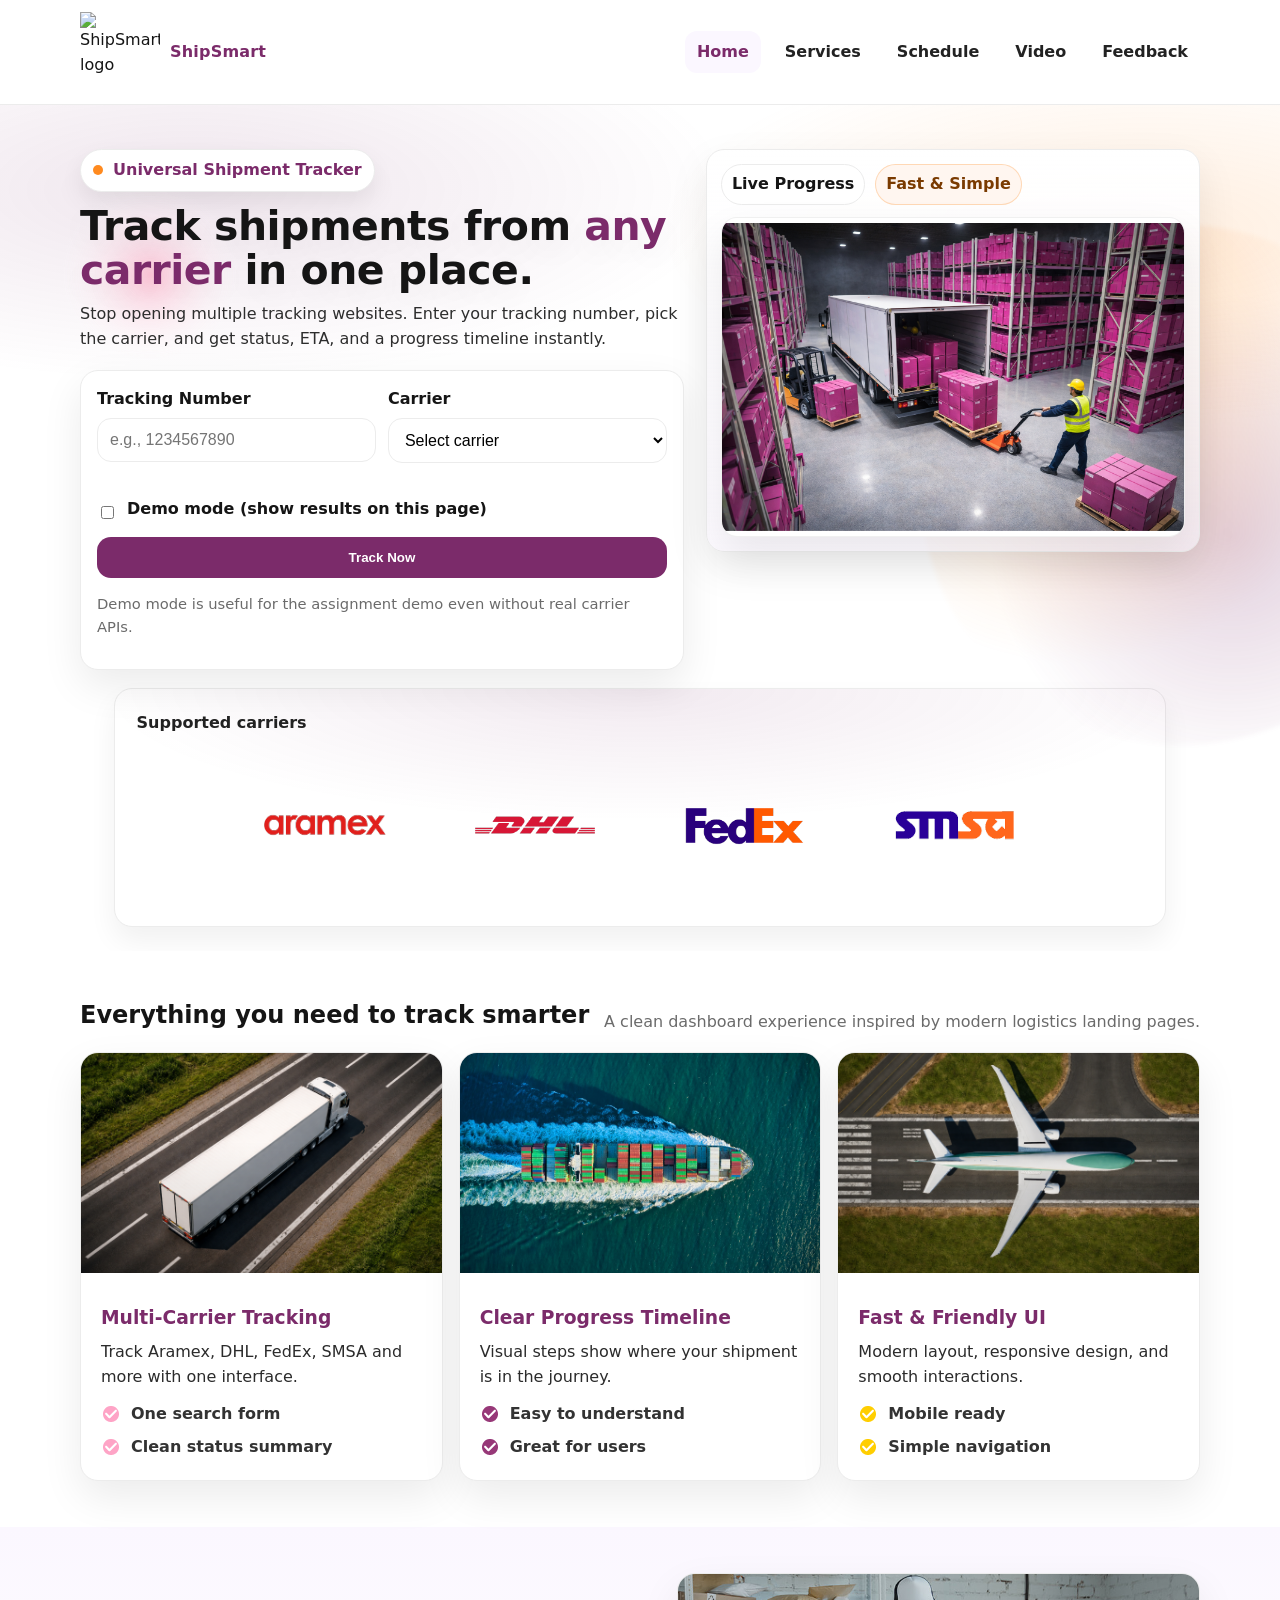
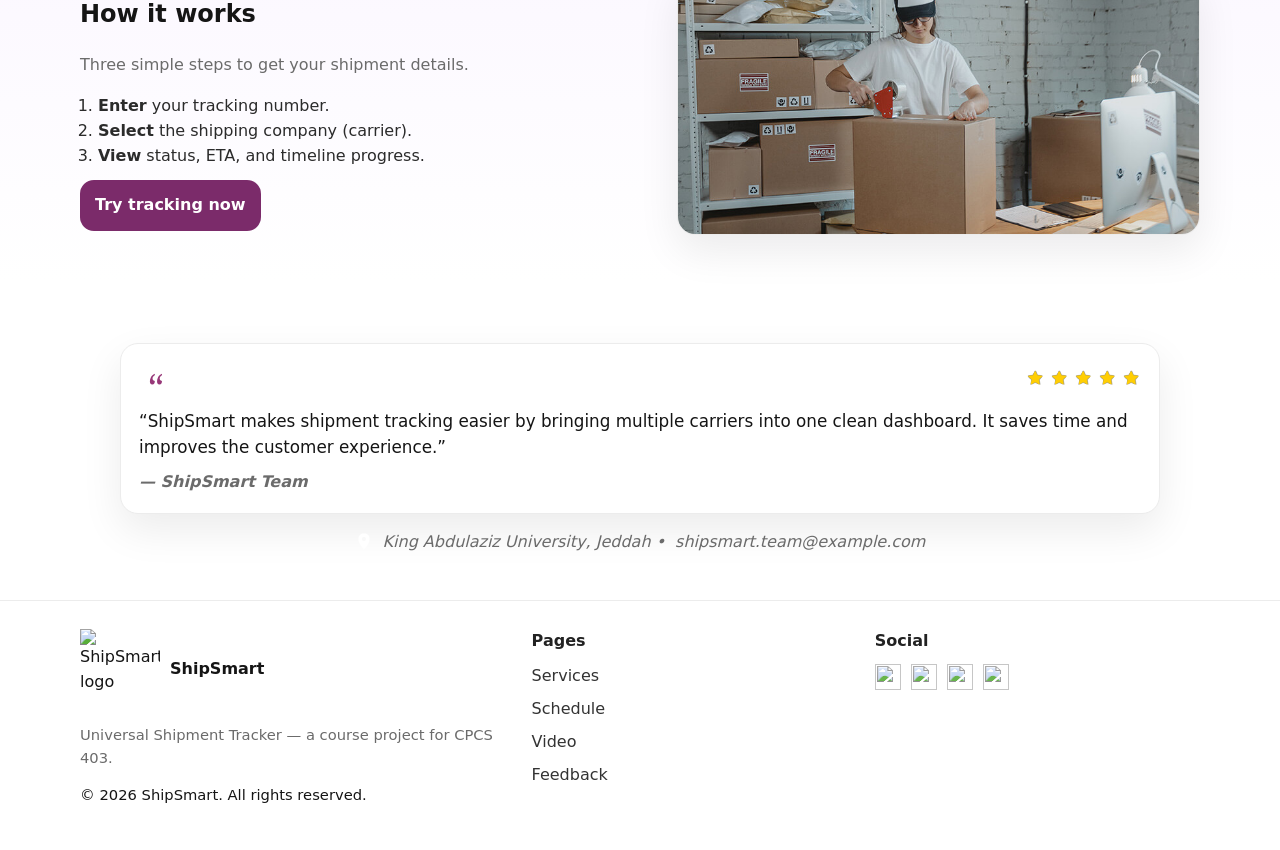
==== commit fddb6a0c: "make modifications to home page" ====
--- a/index.html
+++ b/index.html
@@ -16,7 +16,7 @@
 
   <!-- External CSS (Required) -->
   <link rel="stylesheet" href="global/main.css" />
-  <!-- Print CSS (required in assignment; Member C will ensure schedule-only printing) -->
+  <!-- Print CSS (schedule-only printing) -->
   <link rel="stylesheet" href="global/print.css" media="print" />
 </head>
 
@@ -26,7 +26,7 @@
     <div class="container header-inner">
       <!-- Brand -->
       <a class="brand" href="index.html" aria-label="ShipSmart Home">
-        <img class="brand-logo" src="images/_Shipsmart logo 3.svg" alt="ShipSmart logo" />
+        <img class="brand-logo" src="images/shipsmart-logo-3.svg" alt="ShipSmart logo" />
         <span class="brand-name">ShipSmart</span>
       </a>
 
@@ -53,8 +53,6 @@
     <!-- ===================== HERO ===================== -->
     <section class="hero">
       <!-- Decorative shapes (optional, Webflow-like) -->
-      <img class="decor decor-wave-1" src="images/strong wivy lines pirpul.svg" alt="" aria-hidden="true" />
-      <img class="decor decor-wave-2" src="images/strong wivy lines orange.svg" alt="" aria-hidden="true" />
       <img class="decor decor-light-1" src="images/pink light.svg" alt="" aria-hidden="true" />
       <img class="decor decor-light-2" src="images/yellow light.svg" alt="" aria-hidden="true" />
 
@@ -312,7 +310,7 @@
     <div class="container footer-grid">
       <div>
         <div class="footer-brand">
-          <img class="footer-logo" src="images/_Shipsmart logo 3.svg" alt="ShipSmart logo" />
+          <img class="footer-logo" src="images/shipsmart-logo-3.svg" alt="ShipSmart logo" />
           <strong>ShipSmart</strong>
         </div>
         <p class="muted small">
@@ -334,10 +332,10 @@
       <div>
         <p class="footer-title">Social</p>
         <div class="social">
-          <a href="#" aria-label="Instagram"><img src="images/instagram logo.svg" alt="" aria-hidden="true" /></a>
-          <a href="#" aria-label="Facebook"><img src="images/facebook logo.svg" alt="" aria-hidden="true" /></a>
-          <a href="#" aria-label="Pinterest"><img src="images/pintreset logo.svg" alt="" aria-hidden="true" /></a>
-          <a href="#" aria-label="X"><img src="images/X logo.svg" alt="" aria-hidden="true" /></a>
+          <a href="#" aria-label="Instagram"><img src="images/instagram-logo.svg" alt="" aria-hidden="true" /></a>
+          <a href="#" aria-label="Facebook"><img src="images/facebook-logo.svg" alt="" aria-hidden="true" /></a>
+          <a href="#" aria-label="Pinterest"><img src="images/pinterest-logo.svg" alt="" aria-hidden="true" /></a>
+          <a href="#" aria-label="X"><img src="images/x-logo.svg" alt="" aria-hidden="true" /></a>
         </div>
       </div>
     </div>
--- a/global/main.css
+++ b/global/main.css
@@ -126,8 +126,8 @@
 }
 .decor-wave-1{ left:-40px; top:120px; width:260px; opacity:0.65; }
 .decor-wave-2{ right:-50px; top:80px; width:280px; opacity:0.55; }
-.decor-light-1{ left:20px; top:40px; width:120px; opacity:0.75; }
-.decor-light-2{ right:40px; top:220px; width:110px; opacity:0.65; }
+.decor-light-1{ left:20px; top:40px; width:260px; opacity:0.75; }
+.decor-light-2{ right:40px; top:220px; width:240px; opacity:0.65; }
 
 .hero::after{
   content:"";
@@ -341,6 +341,10 @@
   border:1px dashed var(--border);
   background:#fff;
 }
+.loading[hidden],
+#loadingBox[hidden]{
+  display:none !important;
+}
 .spinner{
   width:20px; height:20px;
   border:3px solid #eee;
@@ -450,12 +454,12 @@
   justify-content:center;
   align-items:center;
   flex-wrap:wrap;
-  gap:34px;              /* bigger gaps */
+  gap:80px;              /* bigger gaps */
   padding:10px 0;
 }
 
 .logo{
-  height:72px;           /* BIGGER */
+  height:110px;
   width:auto;
   padding:0;             /* remove box padding */
   border:0;              /* remove border */
@@ -474,13 +478,13 @@
 
 /* desktop: even bigger */
 @media (min-width: 981px){
-  .logo{ height:90px; }
+  .logo{ height:130px; }
 }
 
 /* mobile: keep readable */
 @media (max-width: 520px){
   .logos-row{ gap:18px; }
-  .logo{ height:64px; }
+  .logo{ height:90px; }
 }
 
 /* ===================== SECTIONS ===================== */
@@ -671,7 +675,7 @@
 }
 .footer-links a{
   color:#333;
-  font-weight:800;
+  font-weight:400;
 }
 .footer-links a:hover{ color: var(--primary); }
 
@@ -717,4 +721,370 @@
 
 .container-wide{
   width:min(1320px, 94%);
+}
+
+/* ===================== PAGE HERO (inner pages) ===================== */
+.page-hero{
+  background:
+    radial-gradient(700px 200px at 20% 30%, rgba(123,43,106,0.08), transparent 60%),
+    radial-gradient(600px 200px at 80% 20%, rgba(255,138,31,0.08), transparent 60%),
+    #fff;
+  padding: 36px 0 20px;
+}
+.page-hero h1{
+  margin:0 0 8px;
+  color: var(--primary);
+}
+.page-hero p{
+  margin:0;
+  max-width:68ch;
+}
+.required-star{
+  color:#b00020;
+  font-weight:900;
+}
+
+/* ===================== SCHEDULE TABLE ===================== */
+.table-wrap{
+  overflow-x:auto;
+  margin:18px 0;
+  border-radius: var(--radius);
+  border:1px solid var(--border);
+  box-shadow: var(--shadow2);
+}
+
+.schedule-table{
+  width:100%;
+  border-collapse:collapse;
+  font-size:0.95rem;
+}
+
+.schedule-table caption{
+  padding:14px 18px;
+  font-weight:900;
+  text-align:left;
+  color: var(--primary);
+  background: var(--soft);
+  border-bottom:1px solid var(--border);
+}
+
+.schedule-table th,
+.schedule-table td{
+  padding:12px 16px;
+  text-align:center;
+  border:1px solid var(--border);
+}
+
+.schedule-table thead th{
+  background: var(--primary);
+  color:#fff;
+  font-weight:800;
+  letter-spacing:0.3px;
+  white-space:nowrap;
+}
+
+.schedule-table tbody tr:nth-child(even){
+  background: rgba(251,247,255,0.45);
+}
+
+.schedule-table tbody tr:hover{
+  background: rgba(123,43,106,0.06);
+}
+
+.carrier-cell{
+  font-weight:900;
+  color: var(--primary);
+  background: var(--soft) !important;
+  vertical-align:middle;
+}
+
+.merged-cell{
+  background: rgba(255,138,31,0.10) !important;
+  font-style:italic;
+  font-weight:700;
+  color:#7a3a00;
+}
+
+.schedule-info{
+  margin-top:22px;
+}
+.schedule-info h3{ color: var(--primary); margin:0 0 8px; }
+.schedule-info h4{ margin:18px 0 6px; }
+.schedule-info ul,
+.schedule-info ol{
+  padding-left:20px;
+  margin:0 0 12px;
+  color:#2b2b2b;
+}
+
+/* ===================== FEEDBACK FORM ===================== */
+.feedback-layout{
+  display:grid;
+  grid-template-columns: 1fr;
+  gap:24px;
+  align-items:start;
+  max-width:780px;
+  margin:0 auto;
+}
+
+.feedback-card{
+  padding:28px;
+  width:100%;
+}
+.feedback-card h2{
+  margin:0 0 18px;
+  color: var(--primary);
+}
+
+.form-group{
+  margin-bottom:18px;
+}
+.form-group label{
+  display:block;
+  font-weight:800;
+  margin-bottom:6px;
+}
+
+/* Override default input/select styles for feedback page too */
+.feedback-card input[type="text"],
+.feedback-card input[type="email"],
+.feedback-card select,
+.feedback-card textarea{
+  width:100%;
+  padding:12px 14px;
+  border-radius:14px;
+  border:1px solid var(--border);
+  outline:none;
+  font-size:1rem;
+  font-family:inherit;
+  background:#fff;
+  transition: border-color .2s, box-shadow .2s;
+}
+.feedback-card input[type="text"]:focus,
+.feedback-card input[type="email"]:focus,
+.feedback-card select:focus,
+.feedback-card textarea:focus{
+  border-color: rgba(123,43,106,0.65);
+  box-shadow: 0 0 0 4px rgba(123,43,106,0.12);
+}
+
+.feedback-card textarea{
+  resize:vertical;
+  min-height:100px;
+}
+
+/* Fieldset reset */
+.form-fieldset{
+  border:none;
+  padding:0;
+  margin:0 0 18px;
+}
+.form-fieldset legend{
+  font-weight:800;
+  margin-bottom:10px;
+  padding:0;
+}
+
+/* Radio group */
+.radio-group{
+  display:flex;
+  gap:16px;
+  flex-wrap:wrap;
+}
+.radio-label{
+  display:inline-flex;
+  align-items:center;
+  gap:8px;
+  padding:10px 16px;
+  border:1px solid var(--border);
+  border-radius:12px;
+  background:#fff;
+  cursor:pointer;
+  font-weight:700;
+  transition: border-color .2s, background .2s;
+}
+.radio-label:hover{
+  border-color: rgba(123,43,106,0.35);
+  background: var(--soft);
+}
+.radio-label input[type="radio"]{
+  accent-color: var(--primary);
+  width:16px;
+  height:16px;
+}
+
+/* Checkbox group */
+.checkbox-group{
+  display:grid;
+  grid-template-columns: 1fr 1fr;
+  gap:10px;
+}
+.checkbox-label{
+  display:inline-flex;
+  align-items:center;
+  gap:8px;
+  padding:10px 14px;
+  border:1px solid var(--border);
+  border-radius:12px;
+  background:#fff;
+  cursor:pointer;
+  font-weight:700;
+  transition: border-color .2s, background .2s;
+}
+.checkbox-label:hover{
+  border-color: rgba(123,43,106,0.35);
+  background: var(--soft);
+}
+.checkbox-label input[type="checkbox"]{
+  accent-color: var(--primary);
+  width:16px;
+  height:16px;
+}
+
+/* Hint text */
+.hint{
+  margin:6px 0 0;
+  font-size:0.88rem;
+  color: var(--muted);
+}
+
+/* Form actions */
+.form-actions{
+  display:flex;
+  gap:12px;
+  flex-wrap:wrap;
+  margin-top:6px;
+}
+.form-actions .btn-primary{
+  width:auto;
+  flex:1;
+}
+.form-actions .btn-ghost{
+  flex:0 0 auto;
+}
+
+/* Input error state */
+.form-group.has-error input,
+.form-group.has-error select,
+.form-group.has-error textarea{
+  border-color:#b00020;
+  box-shadow: 0 0 0 3px rgba(176,0,32,0.10);
+}
+
+/* Sidebar */
+.feedback-sidebar{
+  display:flex;
+  flex-direction:column;
+  gap:16px;
+}
+.sidebar-card{
+  padding:22px;
+}
+.sidebar-card h3{
+  margin:0 0 10px;
+  color: var(--primary);
+}
+.sidebar-card h4{
+  margin:14px 0 6px;
+}
+.sidebar-card ul{
+  padding-left:18px;
+  margin:0;
+  color:#2b2b2b;
+}
+.sidebar-contact{
+  display:block;
+  padding:16px 22px;
+  border:1px solid var(--border);
+  border-radius: var(--radius);
+  background:#fff;
+  color: var(--muted);
+  font-style:normal;
+  line-height:1.6;
+}
+
+/* Success card */
+.feedback-success{
+  text-align:center;
+  padding:40px 0;
+}
+.success-card{
+  padding:36px;
+  max-width:500px;
+  margin:0 auto;
+}
+.success-card h2{
+  color: var(--primary);
+  margin:0 0 10px;
+}
+.success-card p{
+  margin:0 0 18px;
+  color:#2b2b2b;
+}
+
+/* ===================== SERVICES PAGE ===================== */
+.services-grid{
+  display:grid;
+  grid-template-columns: repeat(2,1fr);
+  gap:18px;
+  margin-top:16px;
+}
+.service-card{
+  padding:24px;
+  text-align:center;
+  transition: transform .18s ease, box-shadow .18s ease;
+}
+.service-card:hover{
+  transform: translateY(-6px);
+  box-shadow: 0 20px 48px rgba(123,43,106,0.12);
+  border-color: rgba(123,43,106,0.18);
+}
+.service-icon{
+  font-size:2.4rem;
+  margin-bottom:10px;
+}
+.service-card h3{
+  margin:0 0 8px;
+  color: var(--primary);
+}
+.service-card p{
+  margin:0;
+  color:#2b2b2b;
+}
+
+.benefits-grid{
+  display:grid;
+  grid-template-columns:1fr 1fr;
+  gap:24px;
+  margin:16px 0 24px;
+}
+.benefits-grid h4{ margin:0 0 6px; color: var(--primary); }
+.benefits-grid ul,
+.benefits-grid ol{
+  padding-left:20px;
+  margin:8px 0 0;
+  color:#2b2b2b;
+}
+
+/* ===================== VIDEO PAGE ===================== */
+.video-wrap{
+  padding:0;
+  overflow:hidden;
+}
+.video-wrap video{
+  display:block;
+  width:100%;
+  max-width:100%;
+}
+.video-wrap code{
+  font-family: Consolas, monospace;
+  font-size:0.9em;
+}
+
+/* ===================== RESPONSIVE (inner pages) ===================== */
+@media (max-width: 980px){
+  .feedback-layout{ grid-template-columns:1fr; }
+  .services-grid{ grid-template-columns:1fr; }
+  .benefits-grid{ grid-template-columns:1fr; }
+  .checkbox-group{ grid-template-columns:1fr; }
 }
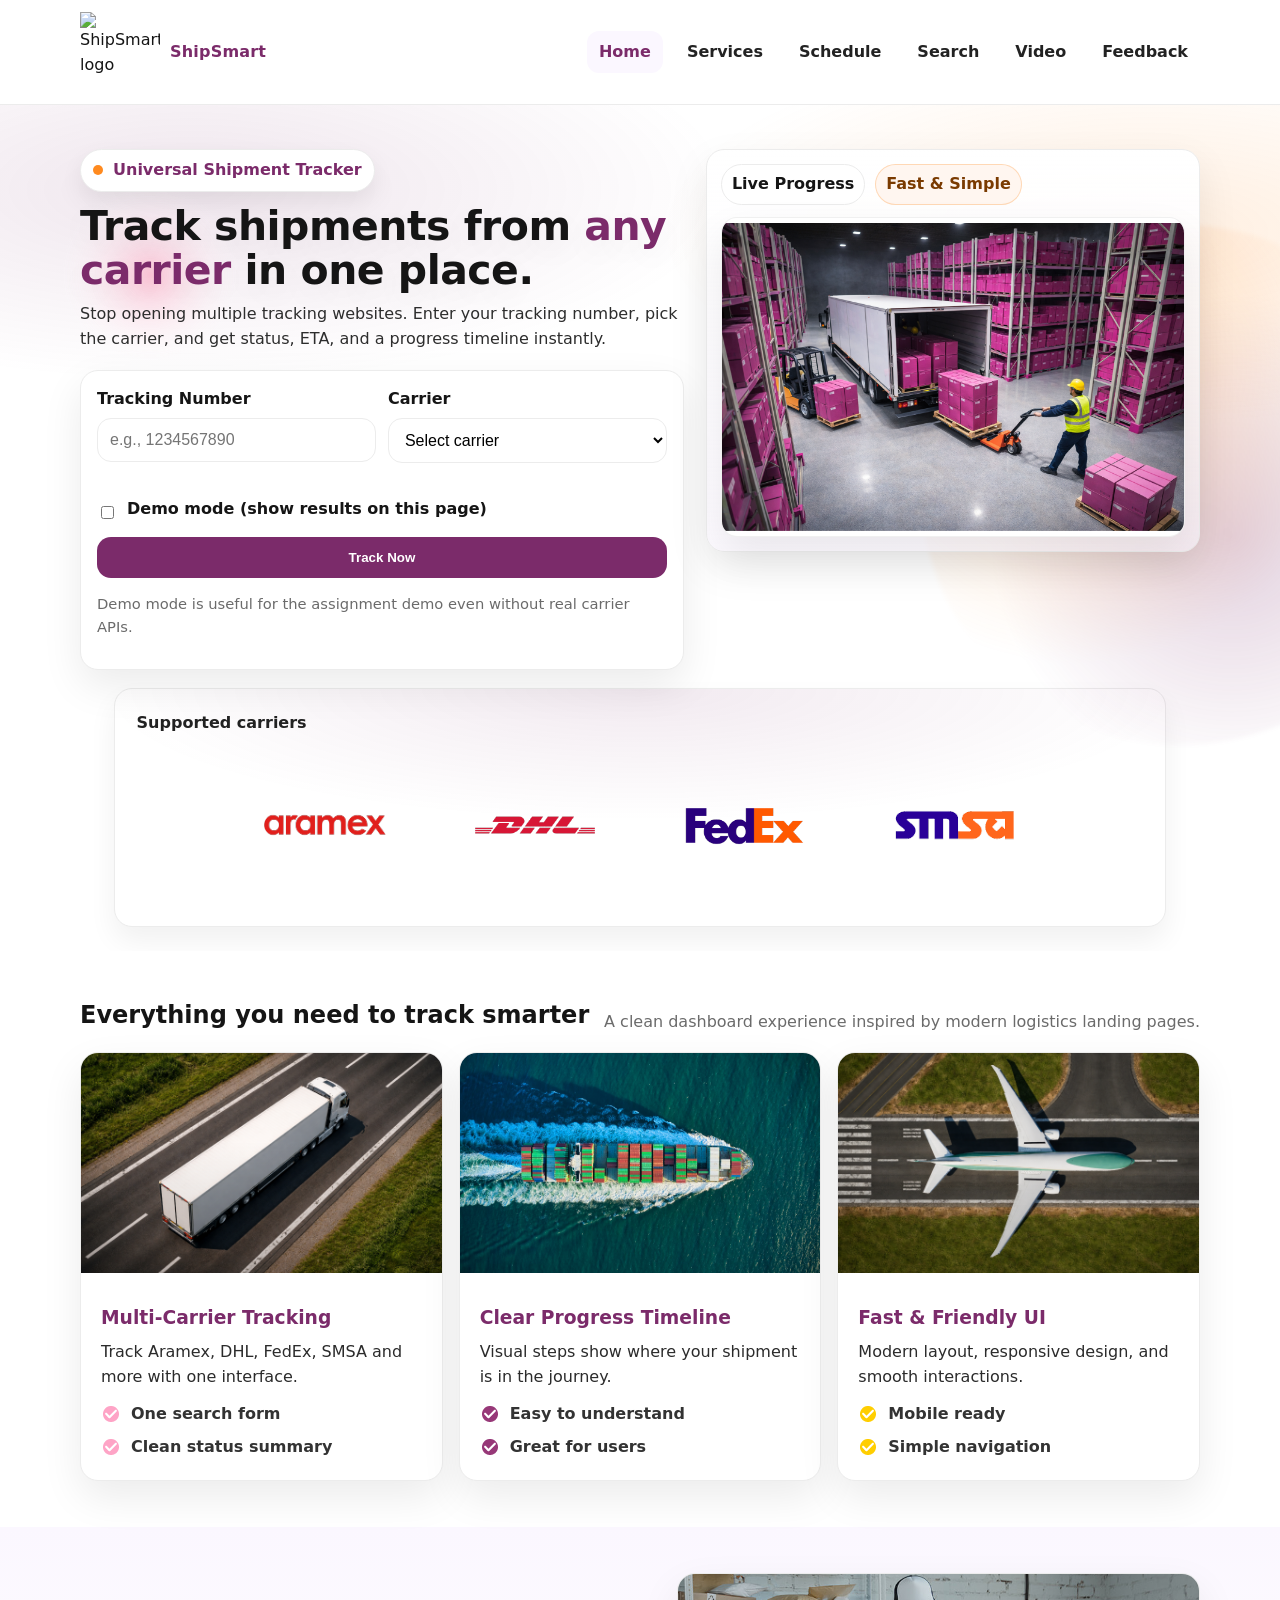
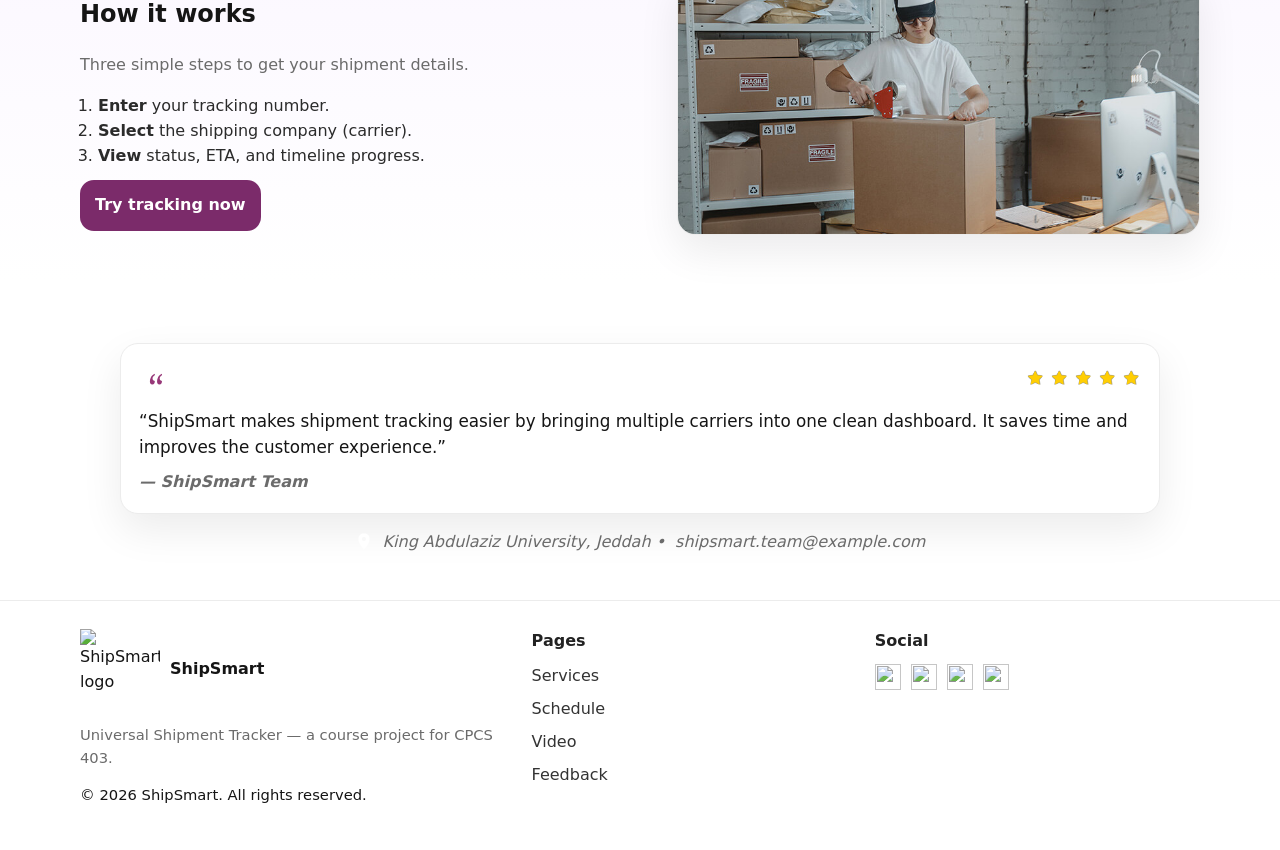
==== commit 04f0c995: "Add shipment search with database integration. Shipments table, search API, live filter UI, and nav " ====
--- a/index.html
+++ b/index.html
@@ -13,6 +13,7 @@
   <meta charset="UTF-8" />
   <meta name="viewport" content="width=device-width, initial-scale=1.0" />
   <title>ShipSmart | Universal Shipment Tracker</title>
+  <link rel="icon" type="image/svg+xml" href="images/shipsmart-logo-3.svg" />
 
   <!-- External CSS (Required) -->
   <link rel="stylesheet" href="global/main.css" />
@@ -36,6 +37,7 @@
           <li><a class="nav-link is-active" href="index.html">Home</a></li>
           <li><a class="nav-link" href="pages/services.html">Services</a></li>
           <li><a class="nav-link" href="pages/schedule.html">Schedule</a></li>
+          <li><a class="nav-link" href="pages/search.html">Search</a></li>
           <li><a class="nav-link" href="pages/video.html">Video</a></li>
           <li><a class="nav-link" href="pages/feedback.html">Feedback</a></li>
         </ul>
--- a/global/main.css
+++ b/global/main.css
@@ -1087,4 +1087,228 @@
   .services-grid{ grid-template-columns:1fr; }
   .benefits-grid{ grid-template-columns:1fr; }
   .checkbox-group{ grid-template-columns:1fr; }
+}
+
+/* ===================== SEARCH PAGE ===================== */
+.sr-only{
+  position:absolute;
+  width:1px;
+  height:1px;
+  padding:0;
+  margin:-1px;
+  overflow:hidden;
+  clip:rect(0,0,0,0);
+  white-space:nowrap;
+  border:0;
+}
+
+.search-section{
+  padding-top:0;
+}
+
+.search-bar{
+  display:flex;
+  gap:12px;
+  padding:16px;
+  margin-bottom:18px;
+  align-items:center;
+}
+.search-bar input[type="text"]{
+  flex:1;
+}
+.search-bar .search-submit{
+  width:auto;
+  margin-top:0;
+  white-space:nowrap;
+}
+
+.search-layout{
+  display:grid;
+  grid-template-columns:280px 1fr;
+  gap:18px;
+  align-items:start;
+}
+
+.filter-panel{
+  padding:20px;
+  position:sticky;
+  top:88px;
+}
+.filter-title{
+  margin:0 0 16px;
+  color:var(--primary);
+  font-size:1.1rem;
+}
+.filter-group{
+  margin-bottom:14px;
+}
+.filter-group label{
+  display:block;
+  font-weight:800;
+  margin-bottom:6px;
+}
+.filter-group select,
+.filter-group input[type="date"]{
+  width:100%;
+  padding:12px 12px;
+  border-radius:14px;
+  border:1px solid var(--border);
+  outline:none;
+  font-size:1rem;
+  background:#fff;
+  font-family:inherit;
+}
+.filter-group select:focus,
+.filter-group input[type="date"]:focus{
+  border-color:rgba(123,43,106,0.65);
+  box-shadow:0 0 0 4px rgba(123,43,106,0.12);
+}
+.filter-fieldset{
+  border:none;
+  padding:0;
+  margin:0 0 14px;
+}
+.filter-fieldset legend{
+  font-weight:800;
+  margin-bottom:10px;
+  padding:0;
+}
+.filter-clear{
+  width:100%;
+  margin-top:4px;
+}
+
+.search-results-head{
+  display:flex;
+  align-items:center;
+  justify-content:space-between;
+  gap:12px;
+  margin-bottom:14px;
+  min-height:28px;
+}
+.result-count{
+  margin:0;
+  font-weight:800;
+}
+.search-loading{
+  display:flex;
+  align-items:center;
+  gap:8px;
+  font-weight:700;
+  color:var(--muted);
+}
+.search-loading[hidden]{
+  display:none !important;
+}
+
+.no-results{
+  padding:28px;
+  text-align:center;
+  font-weight:800;
+  color:var(--muted);
+  margin-bottom:14px;
+}
+.no-results[hidden]{
+  display:none !important;
+}
+
+.search-results{
+  display:grid;
+  gap:14px;
+}
+
+.shipment-card{
+  padding:18px;
+  transition:transform .18s ease, box-shadow .18s ease;
+}
+.shipment-card:hover{
+  transform:translateY(-4px);
+  box-shadow:0 20px 48px rgba(123,43,106,0.10);
+  border-color:rgba(123,43,106,0.18);
+}
+.shipment-card-head{
+  display:flex;
+  align-items:center;
+  justify-content:space-between;
+  gap:12px;
+  flex-wrap:wrap;
+  margin-bottom:10px;
+}
+.shipment-tracking{
+  margin:0;
+  font-size:1.05rem;
+  color:var(--primary);
+  letter-spacing:0.3px;
+}
+.shipment-route{
+  margin:0 0 12px;
+  font-size:1rem;
+  color:#2b2b2b;
+}
+.route-arrow{
+  display:inline-block;
+  margin:0 8px;
+  color:var(--accent);
+  font-weight:900;
+}
+.shipment-meta{
+  display:grid;
+  grid-template-columns:repeat(2, 1fr);
+  gap:8px 14px;
+}
+.shipment-meta p{
+  margin:0;
+  font-weight:700;
+}
+.meta-label{
+  display:block;
+  font-size:0.82rem;
+  font-weight:800;
+  color:var(--muted);
+  text-transform:uppercase;
+  letter-spacing:0.4px;
+  margin-bottom:2px;
+}
+
+.badge-status{
+  white-space:nowrap;
+}
+.badge-status-created{
+  background:#ececec;
+  color:#444;
+}
+.badge-status-picked_up{
+  background:#eef3ff;
+  color:#1d4ed8;
+}
+.badge-status-in_transit{
+  background:#fff4e6;
+  color:#c2410c;
+}
+.badge-status-out_for_delivery{
+  background:#f3e8ff;
+  color:#7e22ce;
+}
+.badge-status-delivered{
+  background:#e9fff0;
+  color:#0b6b2c;
+}
+
+@media (max-width: 980px){
+  .search-layout{
+    grid-template-columns:1fr;
+  }
+  .filter-panel{
+    position:static;
+  }
+  .search-bar{
+    flex-direction:column;
+    align-items:stretch;
+  }
+  .search-bar .search-submit{
+    width:100%;
+  }
+  .shipment-meta{
+    grid-template-columns:1fr;
+  }
 }
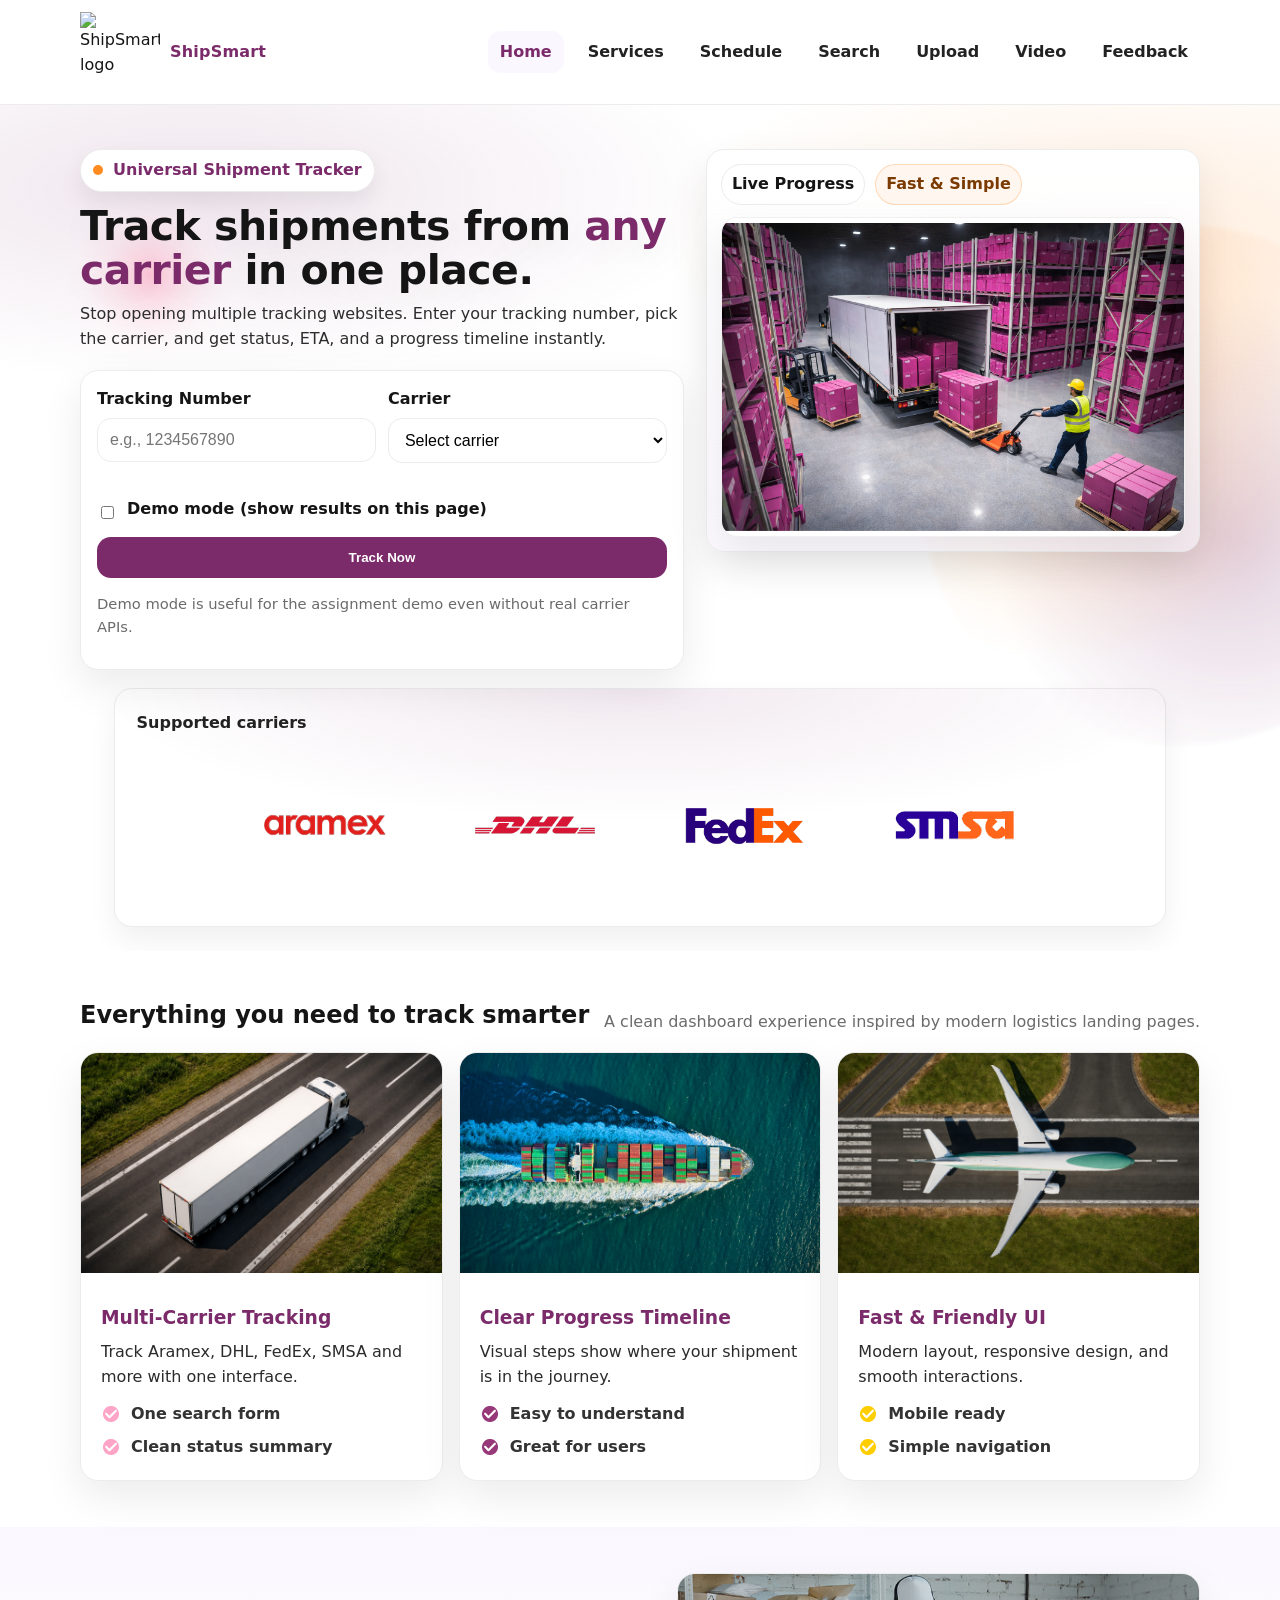
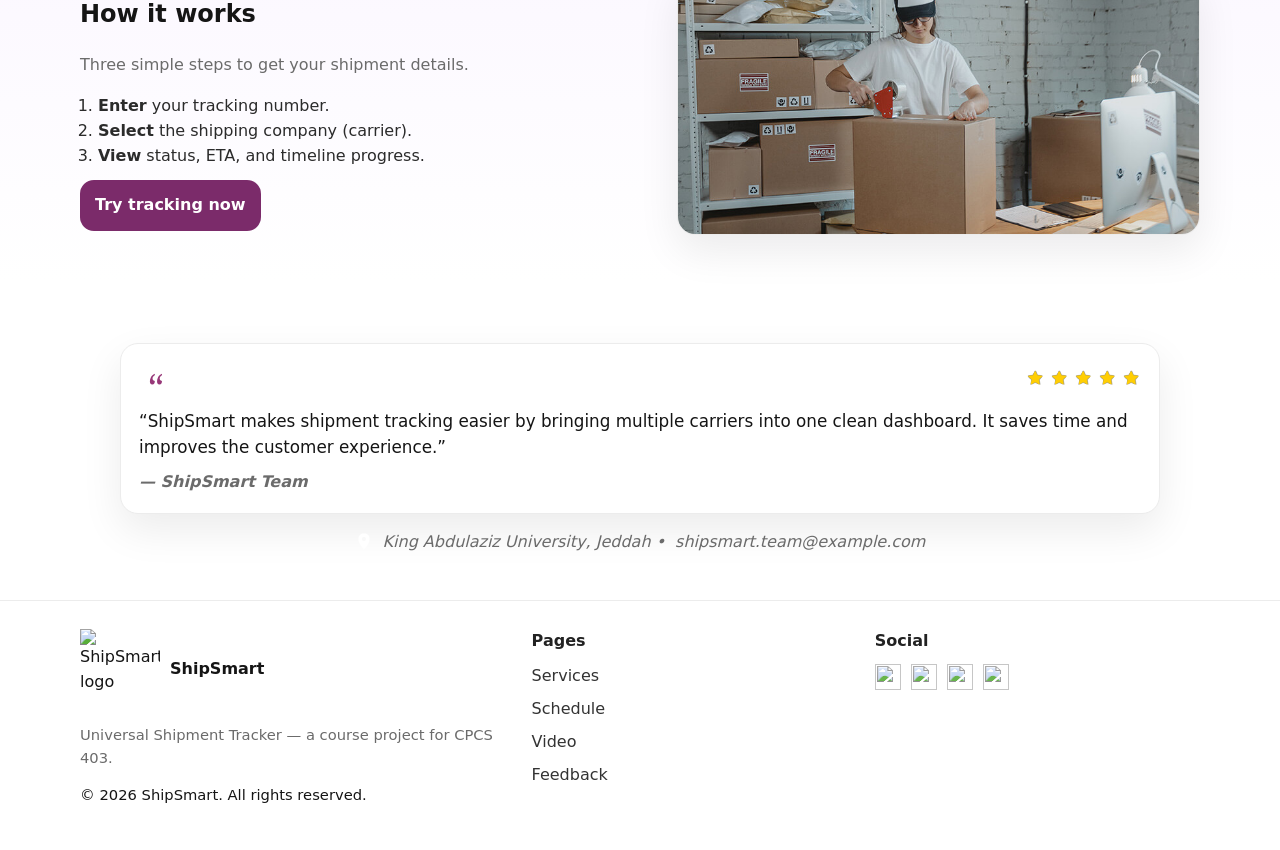
==== commit 8614280d: "file uplaod system + Email Notification System" ====
--- a/index.html
+++ b/index.html
@@ -38,6 +38,7 @@
           <li><a class="nav-link" href="pages/services.html">Services</a></li>
           <li><a class="nav-link" href="pages/schedule.html">Schedule</a></li>
           <li><a class="nav-link" href="pages/search.html">Search</a></li>
+          <li><a class="nav-link" href="pages/upload.html">Upload</a></li>
           <li><a class="nav-link" href="pages/video.html">Video</a></li>
           <li><a class="nav-link" href="pages/feedback.html">Feedback</a></li>
         </ul>
--- a/global/main.css
+++ b/global/main.css
@@ -1311,4 +1311,148 @@
   .shipment-meta{
     grid-template-columns:1fr;
   }
+}
+
+/* ===================== UPLOAD PAGE ===================== */
+.upload-layout{
+  display:grid;
+  grid-template-columns:1fr 320px;
+  gap:2rem;
+  align-items:start;
+}
+
+.upload-card{
+  padding:2rem;
+  display:flex;
+  flex-direction:column;
+  gap:1.25rem;
+}
+
+.upload-card-title{
+  font-size:1.25rem;
+  font-weight:700;
+  margin:0 0 .25rem;
+}
+
+/* Drag-and-drop zone */
+.drop-zone{
+  position:relative;
+  border:2px dashed var(--border);
+  border-radius:var(--radius);
+  padding:2rem 1.5rem;
+  text-align:center;
+  cursor:pointer;
+  transition:border-color .2s, background .2s;
+  background:var(--soft);
+}
+.drop-zone:hover,
+.drop-zone.drag-over{
+  border-color:var(--primary);
+  background:#f5ecf4;
+}
+.drop-icon{
+  width:40px;
+  margin:0 auto .75rem;
+  opacity:.45;
+}
+.drop-text{
+  margin:0 0 .35rem;
+  font-size:.95rem;
+  color:var(--text);
+}
+.drop-browse{
+  color:var(--primary);
+  font-weight:600;
+  text-decoration:underline;
+}
+.drop-hint{
+  margin:0;
+  font-size:.8rem;
+  color:var(--muted);
+}
+
+/* Hidden native file input sits on top of the zone */
+.file-input{
+  position:absolute;
+  inset:0;
+  width:100%;
+  height:100%;
+  opacity:0;
+  cursor:pointer;
+}
+
+.file-chosen{
+  font-size:.85rem;
+  color:var(--primary);
+  font-weight:600;
+  margin:.5rem 0 0;
+}
+
+/* Required asterisk */
+.req{
+  color:#c0392b;
+  margin-left:2px;
+}
+
+/* Success card */
+.upload-success{
+  padding:2.5rem 2rem;
+  text-align:center;
+  display:flex;
+  flex-direction:column;
+  align-items:center;
+  gap:1rem;
+}
+.success-icon{
+  width:64px;
+  height:64px;
+  border-radius:50%;
+  background:var(--primary);
+  color:#fff;
+  font-size:2rem;
+  display:flex;
+  align-items:center;
+  justify-content:center;
+}
+.success-meta{
+  background:var(--soft);
+  border-radius:12px;
+  padding:1rem 1.5rem;
+  text-align:left;
+  width:100%;
+  font-size:.9rem;
+}
+.success-meta p{ margin:.3rem 0; }
+
+/* Sidebar info card */
+.upload-info{
+  padding:1.5rem;
+  display:flex;
+  flex-direction:column;
+  gap:.75rem;
+  font-size:.9rem;
+}
+.upload-info h3{
+  font-size:1rem;
+  font-weight:700;
+  margin:0;
+}
+.upload-info ul{
+  padding-left:0;
+  list-style:none;
+  margin:0;
+  display:flex;
+  flex-direction:column;
+  gap:.4rem;
+}
+.divider{
+  border:none;
+  border-top:1px solid var(--border);
+  margin:.25rem 0;
+}
+
+@media (max-width:860px){
+  .upload-layout{
+    grid-template-columns:1fr;
+  }
 }
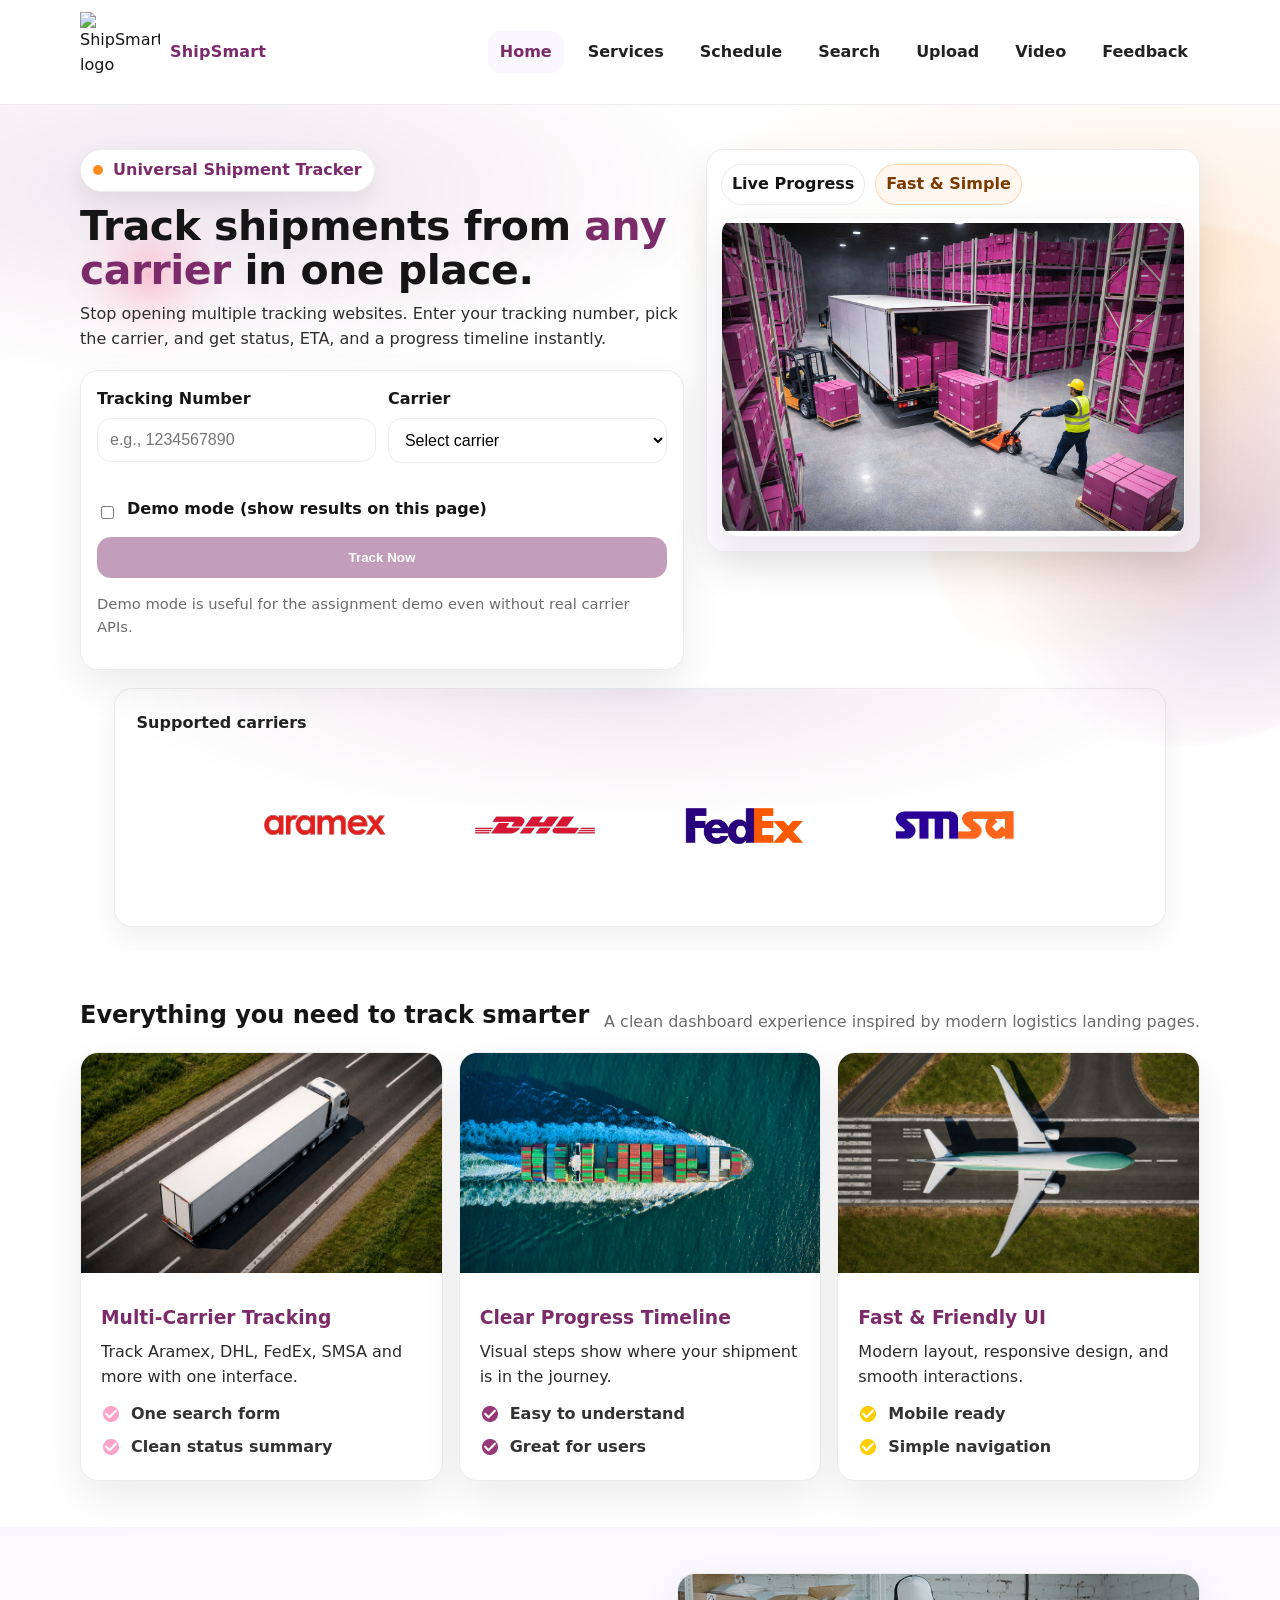
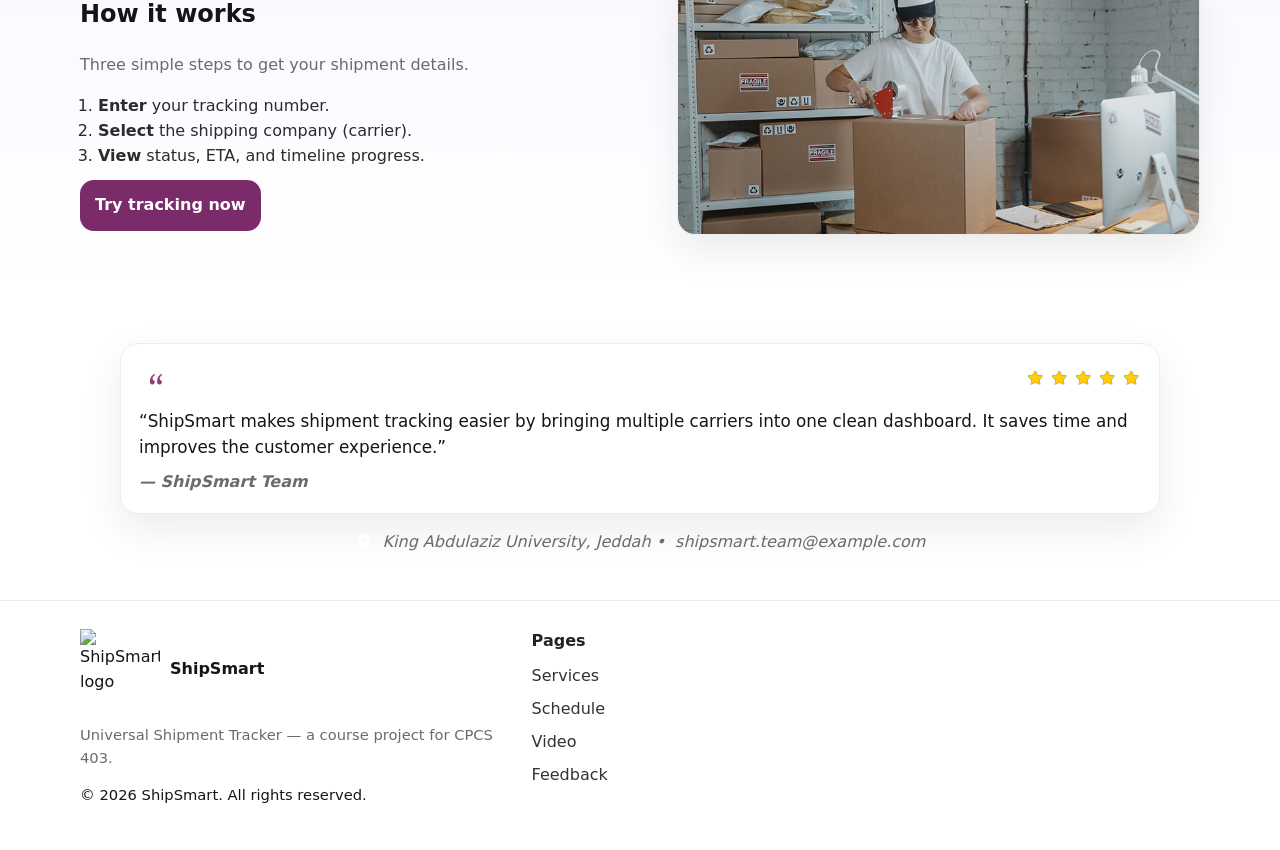
==== commit 5cc764a8: "update the feadback form" ====
--- a/index.html
+++ b/index.html
@@ -332,15 +332,6 @@
         </ul>
       </div>
 
-      <div>
-        <p class="footer-title">Social</p>
-        <div class="social">
-          <a href="#" aria-label="Instagram"><img src="images/instagram-logo.svg" alt="" aria-hidden="true" /></a>
-          <a href="#" aria-label="Facebook"><img src="images/facebook-logo.svg" alt="" aria-hidden="true" /></a>
-          <a href="#" aria-label="Pinterest"><img src="images/pinterest-logo.svg" alt="" aria-hidden="true" /></a>
-          <a href="#" aria-label="X"><img src="images/x-logo.svg" alt="" aria-hidden="true" /></a>
-        </div>
-      </div>
     </div>
   </footer>
 
--- a/global/main.css
+++ b/global/main.css
@@ -954,6 +954,7 @@
   gap:12px;
   flex-wrap:wrap;
   margin-top:6px;
+  align-items:stretch;
 }
 .form-actions .btn-primary{
   width:auto;
@@ -961,6 +962,8 @@
 }
 .form-actions .btn-ghost{
   flex:0 0 auto;
+  margin-top:10px; /* match btn-primary's margin-top so both align at the same height */
+  align-self:stretch;
 }
 
 /* Input error state */
@@ -1020,6 +1023,93 @@
 .success-card p{
   margin:0 0 18px;
   color:#2b2b2b;
+}
+
+/* ===================== FEEDBACK SUCCESS MODAL ===================== */
+.modal-overlay{
+  position:fixed;
+  inset:0;
+  z-index:10000;
+  background: rgba(0,0,0,0.45);
+  backdrop-filter: blur(3px);
+  display:flex;
+  align-items:center;
+  justify-content:center;
+  padding:20px;
+}
+.modal-overlay[hidden]{
+  display:none !important;
+}
+.modal-box{
+  background:#fff;
+  border-radius:24px;
+  box-shadow: 0 32px 80px rgba(0,0,0,0.22);
+  padding:44px 40px 40px;
+  max-width:480px;
+  width:100%;
+  text-align:center;
+  display:flex;
+  flex-direction:column;
+  align-items:center;
+  gap:0;
+  outline:none;
+}
+.modal-icon{
+  width:68px;
+  height:68px;
+  border-radius:50%;
+  background: var(--primary);
+  color:#fff;
+  font-size:2rem;
+  font-weight:900;
+  display:flex;
+  align-items:center;
+  justify-content:center;
+  margin-bottom:20px;
+  line-height:1;
+}
+.modal-box h2{
+  margin:0 0 10px;
+  color: var(--primary);
+  font-size:1.55rem;
+}
+.modal-box p{
+  margin:0 0 28px;
+  color:#444;
+  line-height:1.6;
+  font-size:1rem;
+}
+.modal-actions{
+  display:flex;
+  gap:12px;
+  flex-wrap:wrap;
+  justify-content:center;
+  width:100%;
+}
+.modal-actions .btn{
+  flex:1;
+  min-width:140px;
+  margin-top:0;
+  padding:13px 20px;
+}
+.modal-actions .btn-primary{
+  width:auto;
+  margin-top:0;
+}
+.modal-actions .btn-ghost{
+  margin-top:0;
+}
+
+@media (max-width:480px){
+  .modal-box{
+    padding:32px 22px 28px;
+  }
+  .modal-actions{
+    flex-direction:column;
+  }
+  .modal-actions .btn{
+    width:100%;
+  }
 }
 
 /* ===================== SERVICES PAGE ===================== */
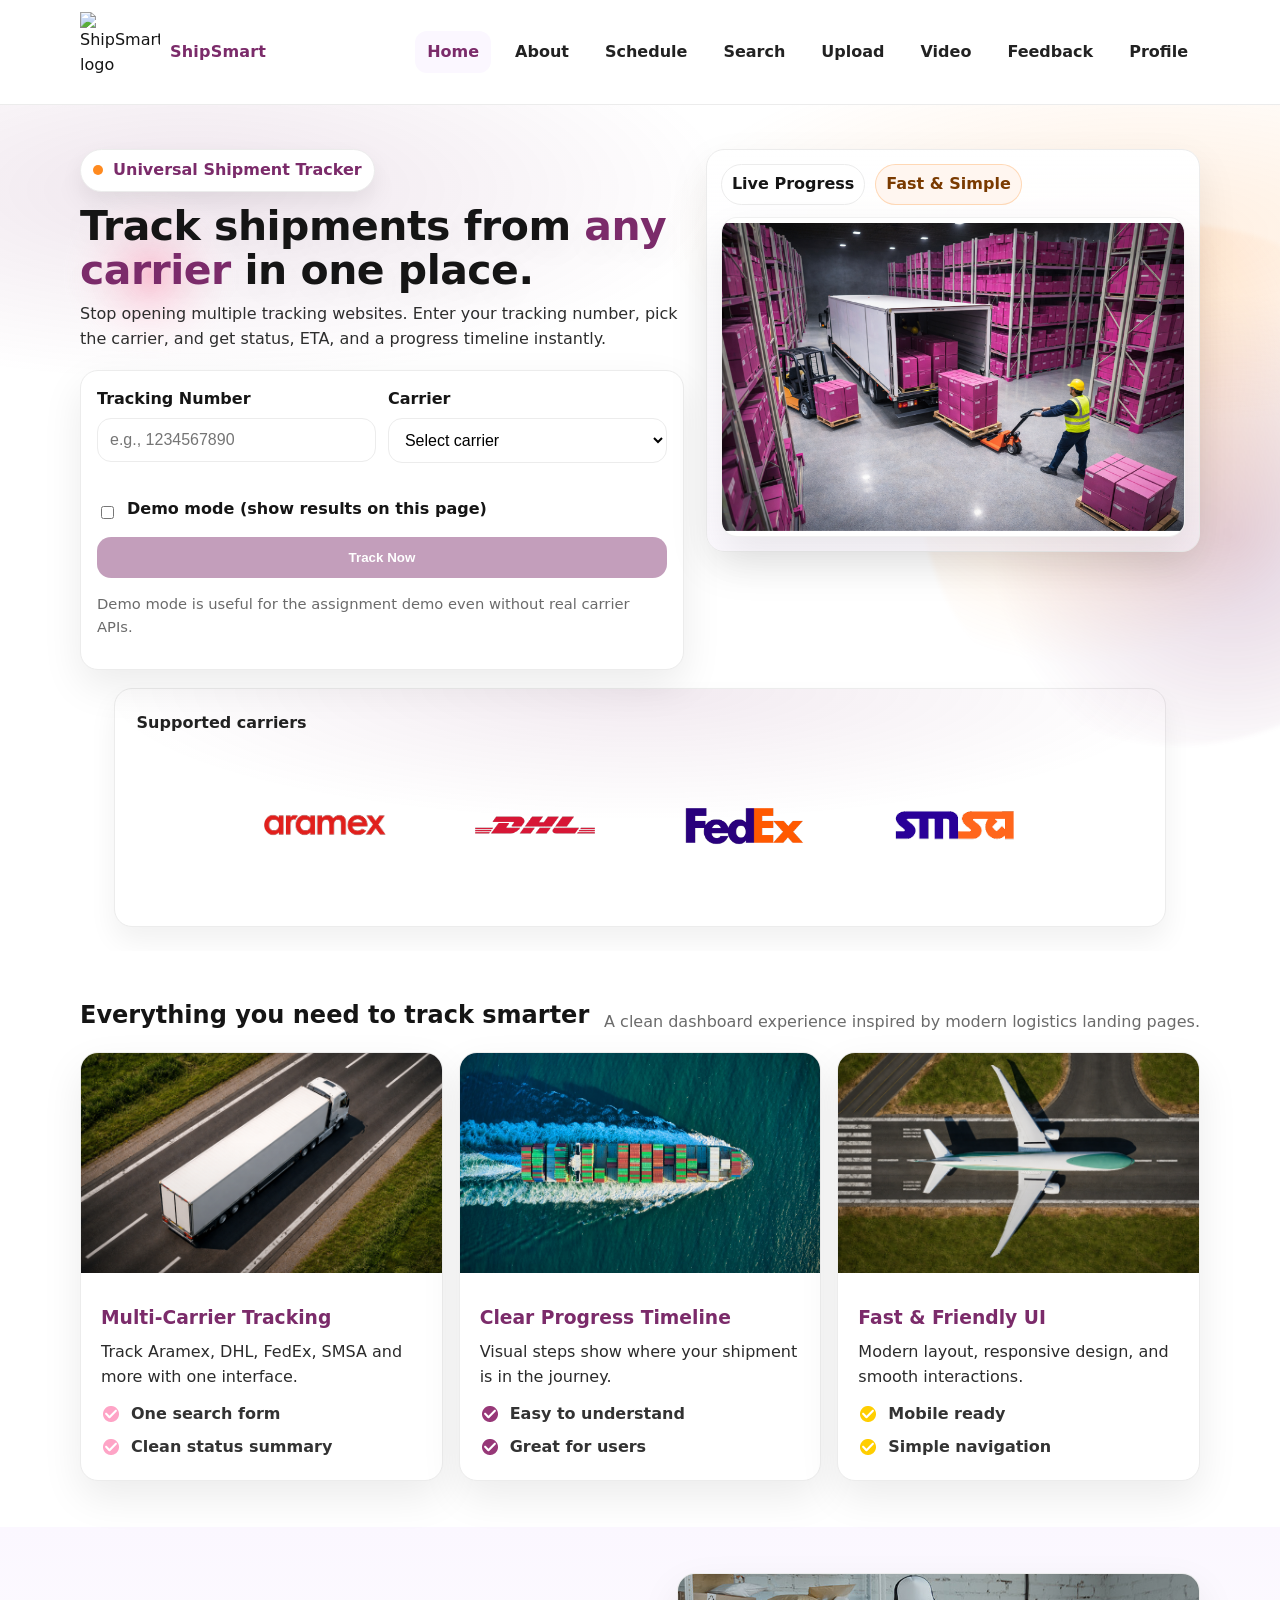
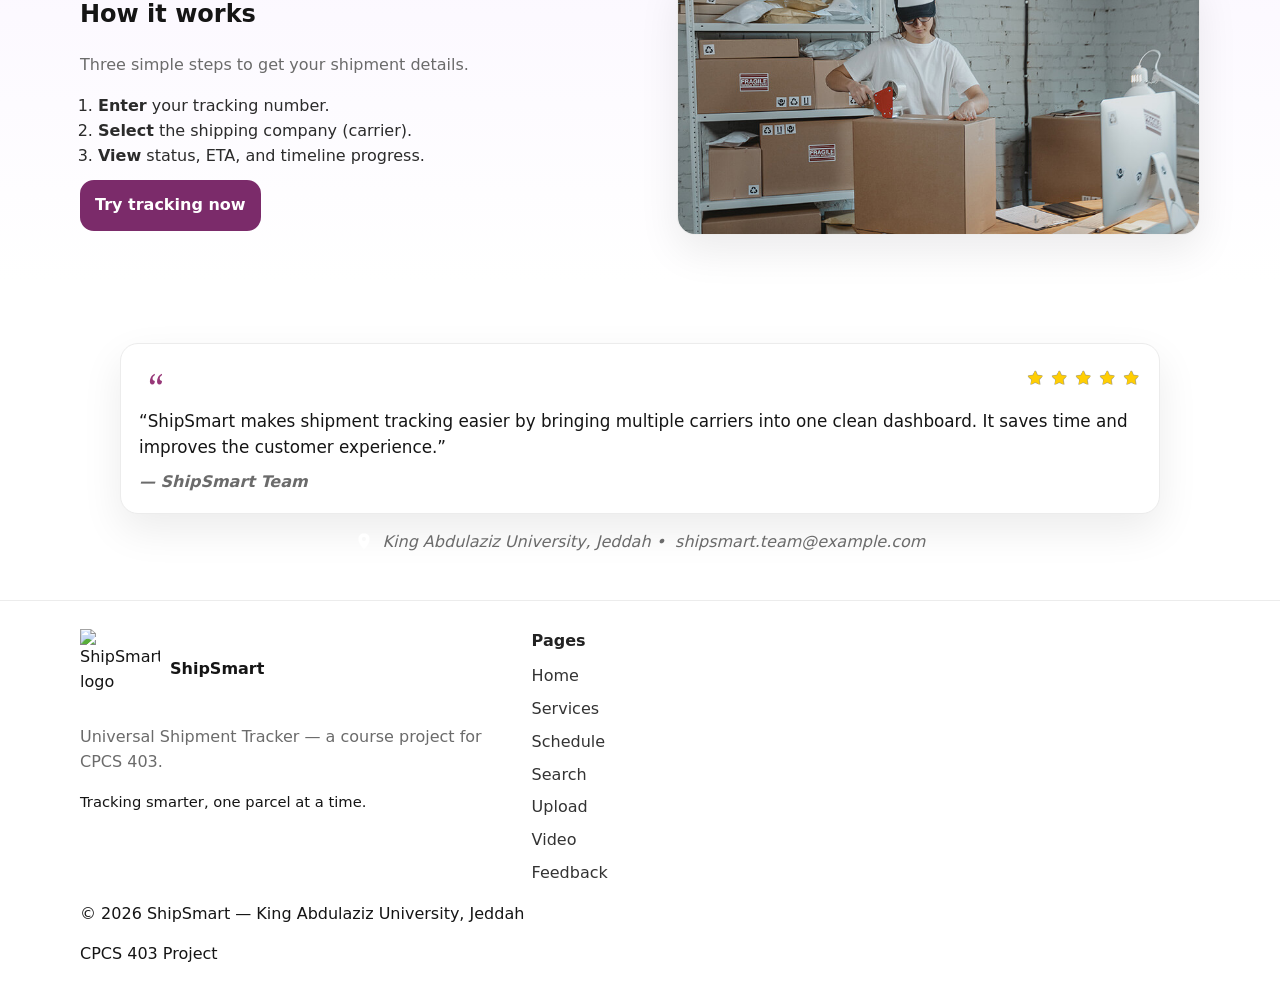
==== commit 1fc0278f: "Fix hosting nav paths and add IONOS database config template. profile.php/schedule.php links for Lin" ====
--- a/index.html
+++ b/index.html
@@ -35,12 +35,14 @@
       <nav class="nav" aria-label="Main navigation">
         <ul class="nav-list">
           <li><a class="nav-link is-active" href="index.html">Home</a></li>
-          <li><a class="nav-link" href="pages/services.html">Services</a></li>
-          <li><a class="nav-link" href="pages/schedule.html">Schedule</a></li>
+          <li><a class="nav-link" href="pages/services.html">About</a></li>
+          <li><a class="nav-link" href="pages/schedule.php">Schedule</a></li>
           <li><a class="nav-link" href="pages/search.html">Search</a></li>
           <li><a class="nav-link" href="pages/upload.html">Upload</a></li>
           <li><a class="nav-link" href="pages/video.html">Video</a></li>
           <li><a class="nav-link" href="pages/feedback.html">Feedback</a></li>
+          <li><a class="nav-link" href="profile.php">Profile</a></li>
+          <li id="nav-dashboard" style="display:none"><a class="nav-link" href="admin/dashboard.php" style="color:var(--accent);font-weight:900">Dashboard</a></li>
         </ul>
       </nav>
 
@@ -126,7 +128,7 @@
               <span class="chip chip-soft">Fast & Simple</span>
             </div>
 
-            <!-- ✅ FIXED: media wrapper so image fits perfectly -->
+            <!-- media wrapper so image fits perfectly -->
             <div class="hero-media">
               <img class="hero-illus" src="images/wherehouse pirbul boxes.svg" alt="Warehouse with boxes illustration" />
             </div>
@@ -169,7 +171,7 @@
         </div>
       </div>
 
-      <!-- ✅ FIXED: Supported carriers full width under BOTH cards -->
+      <!-- Supported carriers full width under BOTH cards -->
       <div class="container">
         <div class="container container-wide">
         <div class="logos logos-wide">
@@ -308,32 +310,42 @@
     </section>
   </main>
 
-  <!-- ===================== FOOTER (Semantic Tag required) ===================== -->
-  <footer class="site-footer">
-    <div class="container footer-grid">
+  <!-- ===================== FOOTER ===================== -->
+<footer class="site-footer">
+  <div class="container footer-inner">
+    <div class="footer-grid">
       <div>
         <div class="footer-brand">
-          <img class="footer-logo" src="images/shipsmart-logo-3.svg" alt="ShipSmart logo" />
+          <img class="footer-logo" src="images/shipsmart-logo-3.svg" alt="ShipSmart logo">
           <strong>ShipSmart</strong>
         </div>
-        <p class="muted small">
-          Universal Shipment Tracker — a course project for CPCS 403.
-        </p>
-        <p class="small">&copy; 2026 ShipSmart. All rights reserved.</p>
+        <p class="muted">Universal Shipment Tracker &mdash; a course project for CPCS 403.</p>
+        <p class="small">Tracking smarter, one parcel at a time.</p>
       </div>
 
       <div>
         <p class="footer-title">Pages</p>
         <ul class="footer-links">
+          <li><a href="index.html">Home</a></li>
           <li><a href="pages/services.html">Services</a></li>
-          <li><a href="pages/schedule.html">Schedule</a></li>
+          <li><a href="pages/schedule.php">Schedule</a></li>
+          <li><a href="pages/search.html">Search</a></li>
+          <li><a href="pages/upload.html">Upload</a></li>
           <li><a href="pages/video.html">Video</a></li>
           <li><a href="pages/feedback.html">Feedback</a></li>
+    
         </ul>
       </div>
-
     </div>
-  </footer>
+
+    <div class="footer-bottom">
+      <p>&copy; 2026 ShipSmart &mdash; King Abdulaziz University, Jeddah</p>
+      <span class="footer-badge">
+        <span class="footer-badge-dot"></span>CPCS 403 Project
+      </span>
+    </div>
+  </div>
+</footer>
 
   <!-- External JS (Required) -->
   <script src="scripts/main.js"></script>
